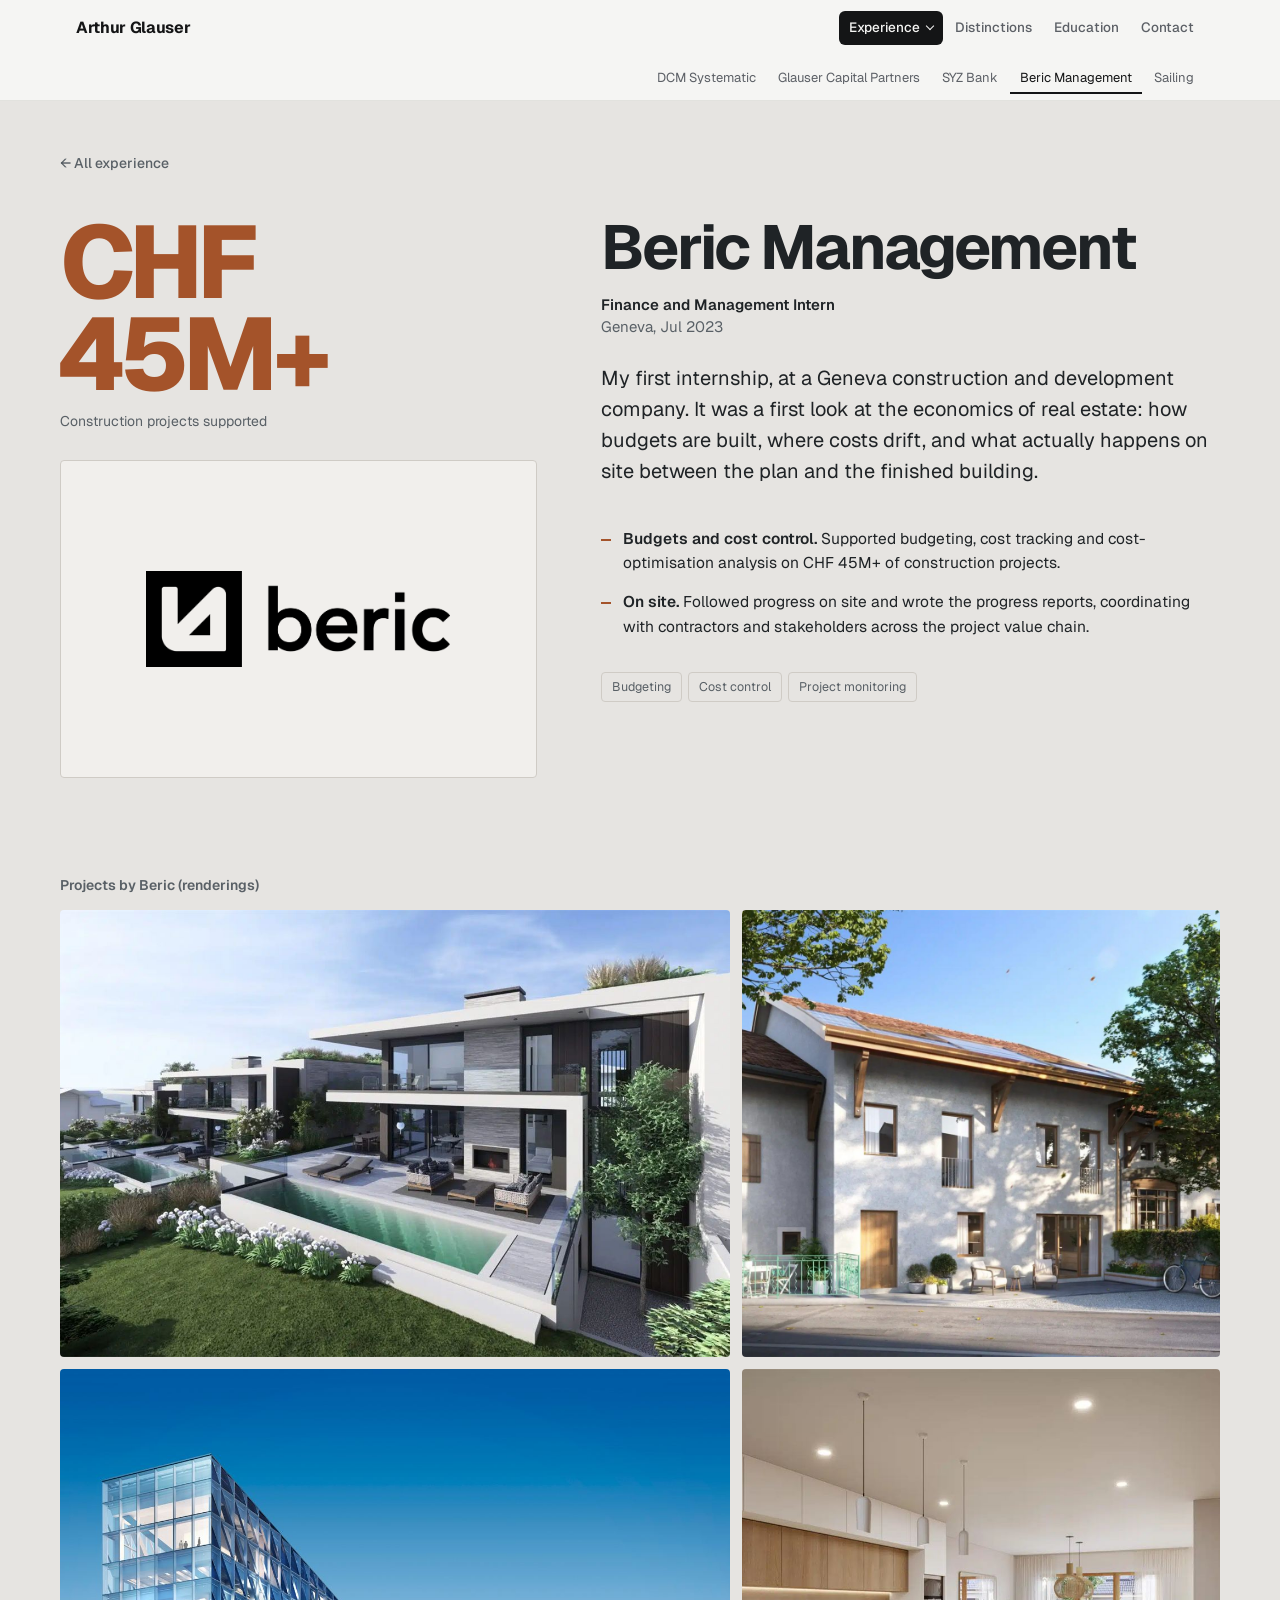
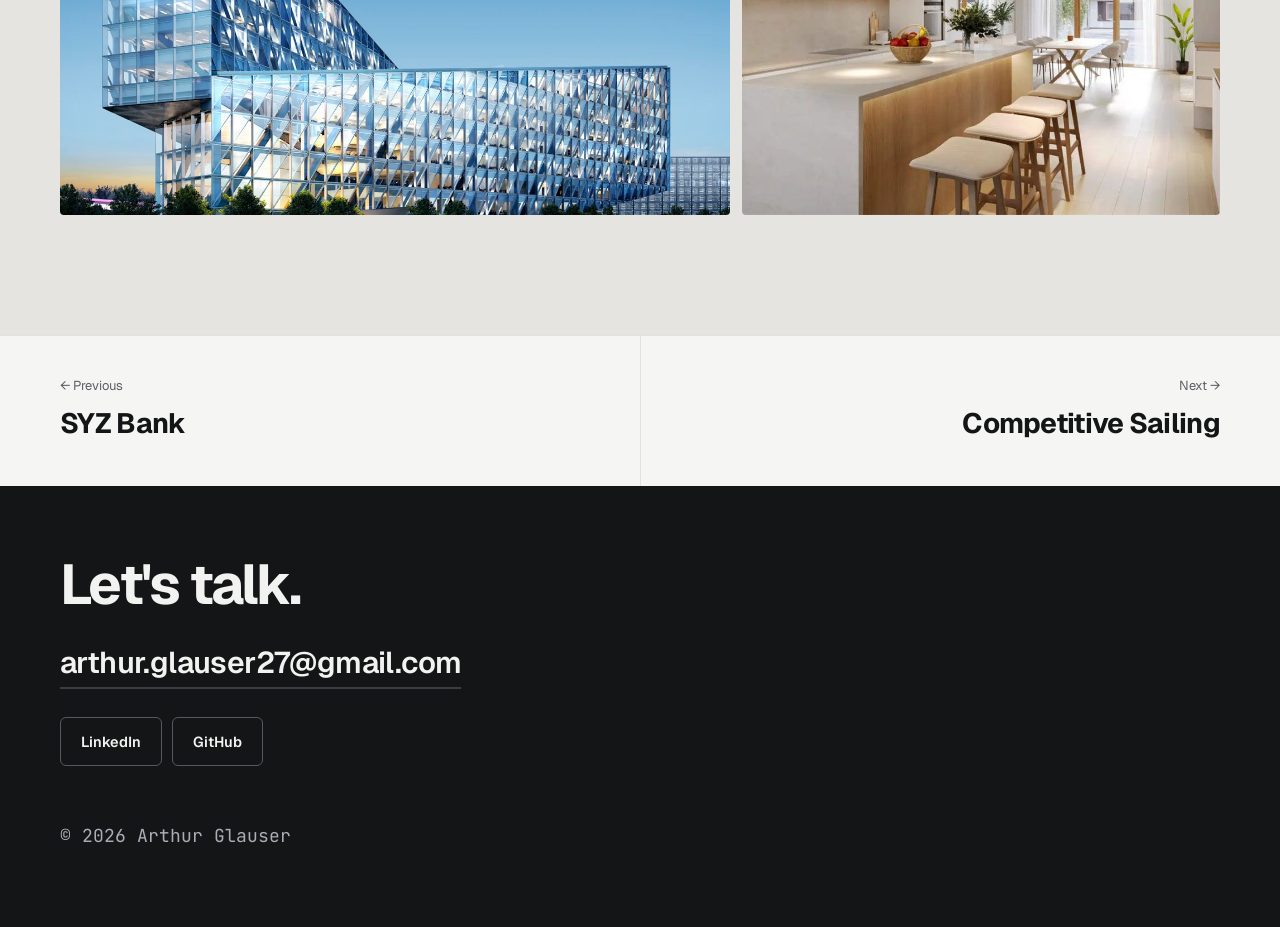
==== beric.html @ e6b26cea "Performance: drop header blur, card thumbnails, async/lazy images - Remove backdrop-filter on the fi" ====
<!doctype html>
<html lang="en">
<head>
<meta charset="utf-8">
<meta name="viewport" content="width=device-width, initial-scale=1">
<title>Beric Management | Arthur Glauser</title>
<meta name="description" content="Arthur Glauser at Beric Management: budgeting, cost control and site monitoring on CHF 45M+ of construction projects in Geneva.">
<meta property="og:title" content="Beric Management | Arthur Glauser">
<meta property="og:type" content="website">
<link rel="icon" href="data:image/svg+xml,%3Csvg xmlns='http://www.w3.org/2000/svg' viewBox='0 0 32 32'%3E%3Crect width='32' height='32' rx='6' fill='%23141516'/%3E%3Ctext x='16' y='21.5' font-family='Arial,sans-serif' font-size='14' font-weight='700' fill='%23f5f5f3' text-anchor='middle'%3EAG%3C/text%3E%3C/svg%3E">
<link rel="preconnect" href="https://fonts.googleapis.com">
<link rel="preconnect" href="https://fonts.gstatic.com" crossorigin>
<link href="https://fonts.googleapis.com/css2?family=Geist:wght@400;500;600;700;800&family=Newsreader:opsz,wght@6..72,400;6..72,500&family=JetBrains+Mono:wght@400;600&display=swap" rel="stylesheet">
<link rel="stylesheet" href="styles.css">
<script>document.documentElement.classList.add('js');</script>
</head>
<body data-page="beric">
<a class="skip" href="#main">Skip to content</a>

<header class="topbar in-exp" id="topbar">
  <div class="topbar-inner">
    <a class="brand" href="index.html">Arthur Glauser</a>
    <nav class="nav" aria-label="Sections">
      <a class="nav-exp active" href="index.html#experience">Experience</a>
      <a href="index.html#distinctions">Distinctions</a>
      <a href="index.html#education">Education</a>
      <a href="index.html#contact">Contact</a>
    </nav>
  </div>
  <nav class="subnav" aria-label="Experience">
    <div class="subnav-inner">
      <a href="dcm.html">DCM Systematic</a>
      <a href="gcp.html">Glauser Capital Partners</a>
      <a href="syz.html">SYZ Bank</a>
      <a class="active" aria-current="page" href="beric.html">Beric Management</a>
      <a href="sailing.html">Sailing</a>
    </div>
  </nav>
  <div class="progress"></div>
</header>

<main id="main">

<section class="chapter theme-beric page-first" id="beric">
  <div class="wrap back-row"><a class="back" href="index.html#experience">&larr; All experience</a></div>
  <div class="wrap beric-grid">
    <div class="beric-fig reveal">
      <div class="big">CHF <span data-count="45">45</span>M+</div>
      <div class="lbl">Construction projects supported</div>
      <div class="media logo">
        <img decoding="async" src="images/beric-logo.png" alt="Beric logo" data-fallback>
        <div class="mono" aria-hidden="true">BM</div>
      </div>
    </div>
    <div>
      <h1 class="reveal">Beric Management</h1>
      <p class="meta reveal"><b>Finance and Management Intern</b>Geneva, Jul 2023</p>
      <p class="lede reveal">My first internship, at a Geneva construction and development company. It was a first look at the economics of real estate: how budgets are built, where costs drift, and what actually happens on site between the plan and the finished building.</p>
      <ul class="bullets reveal">
        <li><b>Budgets and cost control.</b> Supported budgeting, cost tracking and cost-optimisation analysis on CHF 45M+ of construction projects.</li>
        <li><b>On site.</b> Followed progress on site and wrote the progress reports, coordinating with contractors and stakeholders across the project value chain.</li>
      </ul>
      <div class="tags reveal"><span class="tag">Budgeting</span><span class="tag">Cost control</span><span class="tag">Project monitoring</span></div>
    </div>
  </div>

  <div class="wrap beric-projects">
    <p class="subhead reveal">Projects by Beric (renderings)</p>
    <div class="proj-grid reveal">
      <div class="media"><img decoding="async" src="images/beric-1.jpg" alt="Rendering of contemporary villas with pools" loading="lazy" data-fallback><div class="mono" aria-hidden="true">BM</div></div>
      <div class="media"><img decoding="async" src="images/beric-2.jpg" alt="Rendering of a renovated village house" loading="lazy" data-fallback><div class="mono" aria-hidden="true">BM</div></div>
      <div class="media"><img decoding="async" src="images/beric-3.jpg" alt="Rendering of a kitchen and dining interior" loading="lazy" data-fallback><div class="mono" aria-hidden="true">BM</div></div>
      <div class="media"><img decoding="async" src="images/beric-4.jpg" alt="Rendering of a glass office building at dusk" loading="lazy" data-fallback><div class="mono" aria-hidden="true">BM</div></div>
    </div>
  </div>
</section>

<nav class="pager" aria-label="More experience">
  <div class="wrap pager-inner">
    <a class="prev" href="syz.html"><span>&larr; Previous</span><b>SYZ Bank</b></a>
    <a class="next" href="sailing.html"><span>Next &rarr;</span><b>Competitive Sailing</b></a>
  </div>
</nav>

<section class="contact compact" id="contact">
  <div class="wrap">
    <h2>Let's talk.</h2>
    <a class="mail" href="mailto:arthur.glauser27@gmail.com">arthur.glauser27@gmail.com</a>
    <div class="btns">
      <a class="btn ghost" href="https://www.linkedin.com/in/arthur-glauser-009a8728b/" target="_blank" rel="noopener">LinkedIn</a>
      <a class="btn ghost" href="https://github.com/atglauser" target="_blank" rel="noopener">GitHub</a>
    </div>
    <p class="foot">&copy; <span id="yr">2026</span> Arthur Glauser</p>
  </div>
</section>

</main>
<script src="site.js"></script>
</body>
</html>
---- styles.css ----
/* Design read: recruiter-facing CV site. Main page plus one page per experience, each experience with its own
   visual language. Native CSS + vanilla JS. Dials: variance 6, motion 4, density 4.
   Each themed block sets its own tokens: --bg --fg --muted --accent --card --line --r (radius) --display. */
:root{
  --bg:#f5f5f3; --fg:#141516; --muted:#5c6066; --accent:#141516; --card:#ffffff; --line:#e2e2de; --r:8px;
  --sans:'Geist',system-ui,-apple-system,'Segoe UI',sans-serif;
  --serif:'Newsreader',Georgia,'Times New Roman',serif;
  --mono:'JetBrains Mono',ui-monospace,Menlo,Consolas,monospace;
  --display:var(--sans);
  --ease:cubic-bezier(.16,1,.3,1);
  --maxw:1160px;
}
*{box-sizing:border-box;margin:0;padding:0}
html{scroll-behavior:smooth;scroll-padding-top:104px}
body{background:var(--bg);color:var(--fg);font-family:var(--sans);font-size:16px;line-height:1.6;-webkit-font-smoothing:antialiased;overflow-x:hidden}
a{color:inherit}
img{max-width:100%;display:block}
h1,h2,h3{text-wrap:balance}
:focus-visible{outline:2px solid currentColor;outline-offset:3px}
.skip{position:absolute;left:16px;top:-60px;background:var(--fg);color:var(--bg);padding:8px 14px;border-radius:6px;z-index:11;text-decoration:none}
.skip:focus{top:12px}
.wrap{max-width:var(--maxw);margin:0 auto;position:relative}

/* Top bar + Experience sub-menu */
/* Solid bar on purpose: backdrop-filter blur re-renders on every scroll frame and caused lag */
.topbar{position:fixed;inset:0 0 auto 0;z-index:10;background:#f5f5f3;border-bottom:1px solid var(--line)}
.topbar-inner{max-width:var(--maxw);margin:0 auto;padding:0 16px;height:56px;display:flex;align-items:center;gap:20px}
.brand{font-weight:700;letter-spacing:-.02em;text-decoration:none;white-space:nowrap}
.nav{display:flex;gap:2px;margin-left:auto;overflow-x:auto;scrollbar-width:none}
.nav::-webkit-scrollbar,.subnav-inner::-webkit-scrollbar{display:none}
.nav a{font-size:13.5px;font-weight:500;color:var(--muted);text-decoration:none;padding:6px 10px;border-radius:6px;white-space:nowrap;transition:background-color .25s var(--ease),color .25s var(--ease)}
.nav a:hover{color:var(--fg)}
.nav a.active{background:var(--fg);color:#f5f5f3}
.nav-exp::after{content:"";display:inline-block;width:5px;height:5px;margin:0 0 3px 7px;border-right:1.5px solid currentColor;border-bottom:1.5px solid currentColor;transform:rotate(45deg)}
.subnav{position:absolute;left:0;right:0;top:100%;background:#f5f5f3;border-bottom:1px solid var(--line);opacity:0;transform:translateY(-6px);pointer-events:none;transition:opacity .3s var(--ease),transform .3s var(--ease)}
.topbar.in-exp .subnav,.topbar.peek .subnav,.subnav:focus-within{opacity:1;transform:none;pointer-events:auto}
.subnav-inner{max-width:var(--maxw);margin:0 auto;padding:0 16px;height:44px;display:flex;align-items:center;justify-content:flex-end;gap:2px;overflow-x:auto;scrollbar-width:none}
.subnav a{font-size:13px;color:var(--muted);text-decoration:none;padding:6px 10px;white-space:nowrap;transition:color .25s var(--ease),box-shadow .25s var(--ease)}
.subnav a:hover{color:var(--fg)}
.subnav a.active{color:var(--fg);box-shadow:inset 0 -2px 0 var(--fg)}
.progress{position:absolute;left:0;right:0;bottom:-1px;height:2px;background:var(--fg);transform:scaleX(0);transform-origin:0 50%;display:none}
@supports (animation-timeline:scroll()){
  .progress{display:block;animation:grow linear both;animation-timeline:scroll(root)}
}
@keyframes grow{to{transform:scaleX(1)}}

/* Buttons */
.btns{display:flex;flex-wrap:wrap;gap:10px}
.btn{display:inline-flex;align-items:center;font-size:14.5px;font-weight:600;padding:12px 20px;border-radius:6px;text-decoration:none;border:1px solid var(--fg);white-space:nowrap;transition:transform .2s var(--ease),background-color .2s var(--ease),color .2s var(--ease)}
.btn:hover{transform:translateY(-1px)}
.btn:active{transform:scale(.98)}
.btn.primary{background:var(--fg);color:var(--bg)}
.btn.ghost{background:transparent}

/* Hero: minimal monochrome, asymmetric split */
.hero{min-height:100vh;min-height:100dvh;display:flex;align-items:center;padding:96px 16px 56px}
.hero-inner{max-width:var(--maxw);margin:0 auto;width:100%;display:grid;grid-template-columns:1.35fr 1fr;gap:64px;align-items:center}
.eyebrow{display:flex;align-items:center;gap:10px;font-family:var(--mono);font-size:12px;letter-spacing:.1em;text-transform:uppercase;color:var(--muted);margin-bottom:22px}
.eyebrow::before{content:"";width:8px;height:8px;border-radius:50%;background:#2f9e5e;flex:none}
.hero h1{font-size:clamp(52px,7.5vw,96px);line-height:.95;letter-spacing:-.045em;font-weight:700}
.hero .sub{font-size:clamp(17px,1.9vw,20px);color:var(--muted);margin:26px 0 34px;max-width:30em}
.portrait{aspect-ratio:4/5;border-radius:12px;overflow:hidden;position:relative;background:#1c1e21}
.portrait img{width:100%;height:100%;object-fit:cover;object-position:50% 20%}
.portrait .initials{position:absolute;inset:0;display:flex;align-items:center;justify-content:center;font-size:clamp(72px,9vw,112px);font-weight:700;letter-spacing:-.05em;color:#3a3d42}
.portrait.hasimg .initials{display:none}

/* Highlights strip */
.stats{border-block:1px solid var(--line);background:var(--card)}
.stats-inner{max-width:var(--maxw);margin:0 auto;display:grid;grid-template-columns:repeat(4,1fr)}
.stat{padding:30px 16px;border-right:1px solid var(--line)}
.stat:last-child{border-right:0}
.stat .num{font-size:clamp(28px,4vw,42px);font-weight:700;letter-spacing:-.035em;font-variant-numeric:tabular-nums}
.stat .lbl{font-size:13px;color:var(--muted)}

/* Experience cards (main page): each card wears its experience's theme */
.xp{padding:120px 16px}
.xp h2{font-size:clamp(44px,7vw,88px);line-height:1;letter-spacing:-.045em;font-weight:700;margin-bottom:48px}
.xp-grid{display:grid;grid-template-columns:repeat(6,1fr);gap:14px}
.xp-card{position:relative;display:flex;flex-direction:column;overflow:hidden;text-decoration:none;background:var(--bg);color:var(--fg);border:1px solid var(--line);border-radius:var(--r);transition:transform .35s var(--ease),box-shadow .35s var(--ease)}
.xp-card:hover{transform:translateY(-4px);box-shadow:0 18px 40px -24px rgba(20,21,22,.45)}
.xp-card:active{transform:translateY(-1px)}
.xp-card.span3{grid-column:span 3}
.xp-card.span2{grid-column:span 2}
.xp-media{position:relative;aspect-ratio:16/9;overflow:hidden;background:var(--ph,var(--card))}
.xp-media img{width:100%;height:100%;object-fit:cover;transition:transform .6s var(--ease)}
.xp-card:hover .xp-media img{transform:scale(1.03)}
.xp-media.logo{display:flex;align-items:center;justify-content:center;background:var(--card);border-bottom:1px solid var(--line)}
.xp-media.logo img{width:auto;height:auto;max-width:46%;max-height:58%;object-fit:contain}
.xp-card:hover .xp-media.logo img{transform:none}
.xp-body{display:flex;flex-direction:column;gap:8px;padding:24px 24px 22px;flex:1;position:relative}
.xp-role{font-size:13px;color:var(--muted)}
.xp-card h3{font-family:var(--display);font-size:clamp(24px,2.6vw,32px);line-height:1.05;letter-spacing:-.03em;font-weight:700}
.xp-sum{font-size:15px;max-width:52ch}
.xp-fig{margin-top:auto;padding-top:14px;font-size:13.5px;color:var(--muted)}
.xp-fig b{display:block;font-size:22px;letter-spacing:-.02em;color:var(--accent);font-variant-numeric:tabular-nums}
.xp-go{font-size:13.5px;font-weight:600;margin-top:10px}
.xp-go::after{content:" \2192";display:inline-block;transition:transform .3s var(--ease)}
.xp-card:hover .xp-go::after{transform:translateX(4px)}
.xp-card.theme-dcm h3{text-transform:uppercase;font-weight:800}
.xp-card.theme-dcm .xp-role,.xp-card.theme-dcm .xp-fig b{font-family:var(--mono)}
.xp-card.theme-syz h3{font-weight:500;letter-spacing:-.02em}

/* Distinctions (main page): dark, year-led list */
.theme-dist{--bg:#16181c;--fg:#f0efe9;--muted:#a3a7ae;--accent:#9dbcf5;--line:#2a2e35;--r:0px}
.theme-dist h2{font-size:clamp(44px,7vw,88px);letter-spacing:-.045em;margin-bottom:40px}
.dist-list{list-style:none;border-top:1px solid var(--line)}
.dist-list li{display:grid;grid-template-columns:120px 1fr;gap:24px;align-items:baseline;padding:26px 0;border-bottom:1px solid var(--line)}
.dist-list .yr{font-family:var(--mono);font-size:clamp(26px,3vw,36px);font-weight:600;color:var(--accent);letter-spacing:-.02em}
.dist-list b{display:block;font-size:clamp(19px,2vw,24px);font-weight:600;letter-spacing:-.02em}
.dist-list span:not(.yr){display:block;font-size:15px;color:var(--muted);margin-top:4px;max-width:70ch}

/* Shared chapter parts */
.chapter{background:var(--bg);color:var(--fg);padding:120px 16px;position:relative;overflow-x:clip}
.chapter.page-first{padding-top:150px}
.chapter h1,.chapter h2{font-family:var(--display);font-size:clamp(38px,5.2vw,62px);line-height:1;letter-spacing:-.035em;font-weight:700}
.back-row{margin-bottom:40px}
.back{font-size:14px;font-weight:500;color:var(--muted);text-decoration:none;transition:color .25s var(--ease)}
.back:hover{color:var(--fg)}
.meta{margin:16px 0 24px;color:var(--muted);font-size:15px;line-height:1.5}
.meta b{display:block;color:var(--fg);font-weight:600}
.lede{font-size:clamp(17px,1.8vw,20px);line-height:1.55;margin-bottom:40px;max-width:60ch}
.bullets{list-style:none;display:grid;gap:14px;margin-bottom:32px}
.bullets li{position:relative;padding-left:22px;font-size:15.5px;max-width:68ch}
.bullets li::before{content:"";position:absolute;left:0;top:.78em;width:10px;height:2px;background:var(--accent)}
.bullets b{font-weight:600}
.tags{display:flex;flex-wrap:wrap;gap:6px}
.tag{font-size:12.5px;padding:4px 10px;border:1px solid var(--line);border-radius:var(--r);color:var(--muted)}
.subhead{font-size:14px;font-weight:600;color:var(--muted);margin-bottom:14px}
.media{position:relative;overflow:hidden;border-radius:var(--r);background:var(--ph,var(--card))}
.media img{width:100%;height:100%;object-fit:cover}
.media .mono{position:absolute;inset:0;display:flex;align-items:center;justify-content:center;font-family:var(--display);font-weight:700;font-size:clamp(48px,8vw,104px);letter-spacing:-.04em;color:var(--ph-fg,var(--line))}
.media.hasimg .mono{display:none}
.media.logo{background:var(--card);border:1px solid var(--line)}
.media.logo img{object-fit:contain;padding:18%}
.split>.media.logo{aspect-ratio:1/1}
.split{display:grid;grid-template-columns:1fr 1.15fr;gap:64px;align-items:start}
.split>.media{position:sticky;top:120px;aspect-ratio:4/5}
.split.flip>.media{order:2}
.kpis{display:grid;grid-template-columns:repeat(3,1fr);gap:1px;background:var(--line);border:1px solid var(--line);margin-bottom:40px}
.kpi{background:var(--bg);padding:18px}
.kpi .num{font-size:clamp(22px,2.4vw,30px);font-weight:700;letter-spacing:-.03em;color:var(--accent);white-space:nowrap;font-variant-numeric:tabular-nums}
.kpi .lbl{font-size:12.5px;color:var(--muted);line-height:1.4}

/* DCM: tactical terminal. Sharp corners, mono metadata, scanlines */
.theme-dcm{--bg:#0b0d0f;--fg:#e6e8ea;--muted:#8d96a0;--accent:#46d68c;--card:#111417;--line:#232a31;--r:0px;--ph:#111417;--ph-fg:#232a31}
.theme-dcm::before{content:"";position:absolute;inset:0;background:repeating-linear-gradient(0deg,transparent 0 2px,rgba(255,255,255,.02) 2px 4px);pointer-events:none}
.theme-dcm h1,.theme-dcm h2{text-transform:uppercase;font-weight:800;letter-spacing:-.04em;line-height:.92}
.theme-dcm .meta{font-family:var(--mono);font-size:12.5px;letter-spacing:.06em;text-transform:uppercase}
.theme-dcm .meta b{display:inline;color:var(--accent);font-weight:600}
.theme-dcm .media .mono{font-family:var(--mono)}
.theme-dcm .kpi .num{font-family:var(--mono)}
.theme-dcm .bullets li::before{content:">";background:none;width:auto;height:auto;top:0;color:var(--accent);font-family:var(--mono)}
.theme-dcm .tag{font-family:var(--mono);text-transform:uppercase;font-size:11.5px;letter-spacing:.06em}
.theme-dcm .back{font-family:var(--mono);font-size:12.5px;text-transform:uppercase;letter-spacing:.06em}
.pipeline{font-family:var(--mono);font-size:13px;background:var(--card);border:1px solid var(--line);padding:18px;margin-bottom:40px}
.pipeline .row{display:flex;flex-wrap:wrap;align-items:center;gap:8px}
.pipeline .step{padding:6px 10px;border:1px solid var(--line)}
.pipeline .step.out{border-color:var(--accent);color:var(--accent)}
.pipeline .arrow{color:var(--muted)}
.pipeline .cap{color:var(--muted);margin-top:12px;font-size:12px}

/* SYZ: private bank editorial. Navy and gold, serif, full-width stack */
.theme-syz{--bg:#0f1b2d;--fg:#f1ece2;--muted:#aca592;--accent:#c9a45c;--card:#14243a;--line:#2a3b55;--r:2px;--display:var(--serif);--ph:linear-gradient(160deg,#1a2c47,#0f1b2d);--ph-fg:rgba(201,164,92,.3)}
.theme-syz h1,.theme-syz h2{font-weight:500;letter-spacing:-.025em;font-size:clamp(44px,6.4vw,80px)}
.theme-syz .lede{font-family:var(--serif);font-size:clamp(19px,2vw,24px);line-height:1.45}
.syz-head{display:grid;grid-template-columns:minmax(0,780px) auto;justify-content:space-between;align-items:start;gap:48px;margin-bottom:16px}
.syz-logo{width:140px;height:auto;margin-top:8px}
.papers{display:grid;grid-template-columns:1fr 1fr;gap:16px;margin-bottom:56px}
.paper{display:flex;flex-direction:column;gap:10px;text-decoration:none;padding:28px;border:1px solid var(--line);border-radius:var(--r);background:var(--card);transition:border-color .3s var(--ease),transform .3s var(--ease)}
.paper:hover{border-color:var(--accent);transform:translateY(-2px)}
.paper .src{font-size:13px;color:var(--accent)}
.paper .t{font-family:var(--serif);font-size:clamp(22px,2.4vw,28px);line-height:1.2}
.paper .d{font-size:14px;color:var(--muted)}
.paper .go{margin-top:auto;padding-top:12px;font-size:14px;font-weight:600}
.cols2{grid-template-columns:1fr 1fr;column-gap:56px}

/* GCP: Swiss print. Sharp grid, oversized figure, alpine green */
.theme-gcp{--bg:#eef0eb;--fg:#15201a;--muted:#536058;--accent:#2b6649;--card:#f7f8f5;--line:#cdd5cd;--r:0px;--ph:linear-gradient(170deg,#c9d6cc,#2b6649);--ph-fg:rgba(255,255,255,.5)}
.theme-gcp h1,.theme-gcp h2{font-weight:800;letter-spacing:-.045em}
.gcp-mark{display:block;width:72px;height:auto;margin-bottom:24px}
.figure{border-top:3px solid var(--fg);padding-top:16px;margin-bottom:24px}
.figure .big{font-size:clamp(56px,9vw,112px);font-weight:800;letter-spacing:-.05em;line-height:.9;color:var(--accent);font-variant-numeric:tabular-nums}
.figure .lbl{font-size:14px;color:var(--muted);margin-top:10px}
.theme-gcp .kpis{grid-template-columns:1fr 1fr}
.stack{margin-bottom:40px}
.stack .bar{display:flex;height:48px;font-size:13px;font-weight:600}
.stack .debt{flex:0 0 70%;background:#c4d3c9;color:var(--fg);display:flex;align-items:center;padding-left:12px}
.stack .eq{flex:1;background:var(--accent);color:#f7f8f5;display:flex;align-items:center;padding-left:12px}
.flow{margin-top:12px;font-size:13px;color:var(--muted)}
.gcp-more{margin-top:96px;padding-top:56px;border-top:3px solid var(--fg)}
.concept{display:grid;grid-template-columns:1fr 1fr;gap:44px 64px}
.chapter .c-title{font-family:var(--sans);font-size:20px;line-height:1.3;font-weight:700;letter-spacing:-.02em;margin-bottom:10px}
.c-block p{font-size:15.5px;max-width:62ch}
.ambition{font-size:clamp(20px,2.4vw,28px);font-weight:600;letter-spacing:-.02em;line-height:1.35;max-width:40ch;margin:64px 0;color:var(--accent)}
.gcp-visuals{display:grid;grid-template-columns:1.7fr 1fr;grid-auto-rows:clamp(280px,32vw,440px);gap:12px}
.gcp-visuals .plan{background:#ffffff}
.gcp-visuals .plan img{object-fit:contain;padding:16px}

/* Beric: terracotta and slate. Figure-led column, project renderings */
.theme-beric{--bg:#e6e4e1;--fg:#1f2326;--muted:#596066;--accent:#a4532a;--card:#f1efec;--line:#cfcbc5;--r:4px;--ph:linear-gradient(160deg,#cdbcad,#a4532a);--ph-fg:rgba(255,255,255,.55)}
.beric-grid{display:grid;grid-template-columns:1fr 1.3fr;gap:64px;align-items:start}
.beric-fig .big{font-size:clamp(56px,8vw,104px);font-weight:800;letter-spacing:-.05em;line-height:.9;color:var(--accent);font-variant-numeric:tabular-nums}
.beric-fig .lbl{font-size:14px;color:var(--muted);margin:10px 0 28px}
.beric-fig .media{aspect-ratio:3/2}
.beric-projects{margin-top:96px}
.proj-grid{display:grid;grid-template-columns:1.4fr 1fr;gap:12px}
.proj-grid .media{aspect-ratio:3/2}
.proj-grid .media:nth-child(2),.proj-grid .media:nth-child(3){aspect-ratio:auto}
.proj-grid .media:nth-child(3){grid-column:2;grid-row:2}

/* Sailing: photo-led cover, sea blue */
.theme-sail{--bg:#eaf2f6;--fg:#0c2a3a;--muted:#45606e;--accent:#0b6f9f;--card:#ffffff;--line:#cfe0e8;--r:12px;padding:0}
.cover{position:relative;min-height:min(80vh,740px);display:flex;flex-direction:column;justify-content:flex-end;padding:150px 16px 56px;color:#f3f8fb;background:linear-gradient(170deg,#7fb6cf,#0b4f73 70%,#062c42)}
.cover img{position:absolute;inset:0;width:100%;height:100%;object-fit:cover}
.cover::after{content:"";position:absolute;inset:0;background:linear-gradient(to top,rgba(4,22,33,.82),rgba(4,22,33,.1) 65%)}
.cover .wrap{width:100%;z-index:1}
.cover .back-row{margin-bottom:auto;padding-bottom:40px}
.cover .back{color:#c9dde8}
.cover .back:hover{color:#f3f8fb}
.cover .meta{color:#c9dde8}
.cover .meta b{color:#f3f8fb}
.cover .lede{margin-bottom:0}
.sail-body{padding:72px 16px 120px}
.sail-grid{display:grid;grid-template-columns:1fr 1fr;gap:64px}
.results{list-style:none;border-left:2px solid var(--line);margin:0 0 8px 6px}
.results li{position:relative;padding:0 0 22px 24px}
.results li::before{content:"";position:absolute;left:-7px;top:6px;width:12px;height:12px;border-radius:50%;background:var(--card);border:2px solid var(--accent)}
.results li.win::before{background:var(--accent)}
.results .place{font-weight:700}
.results .ev{color:var(--muted);font-size:14.5px}
.award-list{list-style:none;display:grid;gap:16px;margin-bottom:36px}
.award-list li{display:grid;grid-template-columns:52px 1fr;gap:12px;align-items:baseline}
.award-list .yr{font-family:var(--mono);font-size:13px;font-weight:600;color:var(--accent)}
.award-list b{display:block;font-weight:600}
.award-list div span{font-size:14.5px;color:var(--muted)}

/* Gallery: masonry columns, photos keep their own proportions */
.gallery{columns:3 260px;column-gap:10px;margin-top:72px}
.gallery .ph{break-inside:avoid;margin-bottom:10px;border-radius:var(--r);overflow:hidden;background:linear-gradient(160deg,#9cc9dd,#0b6f9f)}
.gallery .ph img{width:100%;height:auto}
.gallery .ph.missing{display:none}

/* Education: minimalist document, asymmetric bento */
.theme-edu{--bg:#fbfbfa;--fg:#1d1f21;--muted:#6b6e72;--accent:#1d1f21;--card:#ffffff;--line:#eaeaea;--r:10px;--display:var(--serif)}
.theme-edu h2{font-weight:500;letter-spacing:-.03em;font-size:clamp(44px,6vw,72px);margin-bottom:48px}
.bento{display:grid;grid-template-columns:repeat(3,1fr);gap:12px}
.cell{background:var(--card);border:1px solid var(--line);border-radius:var(--r);padding:32px}
.cell.wide{grid-column:span 2}
.cell.tint-g{background:#edf3ec}
.cell.tint-b{background:#e8f3fb}
.cell h3{font-family:var(--serif);font-weight:500;font-size:clamp(22px,2.4vw,28px);line-height:1.15;letter-spacing:-.015em}
.cell .meta{font-size:14px;margin:8px 0 16px}
.cell .meta b{font-weight:500}
.cell ul{list-style:none;display:grid;gap:8px;font-size:14.5px;color:#3b3e42}
.certs{margin-top:56px}
.certs h3{font-family:var(--serif);font-weight:500;font-size:24px;margin-bottom:20px}
.cert-list{list-style:none;display:grid;grid-template-columns:1fr 1fr;gap:20px 56px}
.cert-list .w{font-weight:600;font-size:15px}
.cert-list .o{font-size:13.5px;color:var(--muted)}

/* Pager between experience pages */
.pager{background:var(--bg);border-top:1px solid var(--line);padding:0 16px}
.pager-inner{display:grid;grid-template-columns:1fr 1fr}
.pager a{display:flex;flex-direction:column;gap:4px;padding:40px 0;text-decoration:none;transition:color .25s var(--ease)}
.pager a span{font-size:13px;color:var(--muted)}
.pager a b{font-size:clamp(20px,2.4vw,28px);letter-spacing:-.025em;font-weight:700}
.pager a:hover b{text-decoration:underline;text-underline-offset:5px;text-decoration-thickness:2px}
.pager .next{text-align:right;align-items:flex-end;border-left:1px solid var(--line);padding-left:24px}
.pager .prev{padding-right:24px}

/* Contact: dark, type-led */
.contact{background:#141516;color:#f2f2f0;padding:128px 16px 56px}
.contact h2{font-size:clamp(48px,8vw,104px);letter-spacing:-.045em;line-height:.95;font-weight:700;margin-bottom:28px}
.contact p{color:#a9adb5;font-size:18px;max-width:40em;margin-bottom:36px}
.contact.compact{padding:72px 16px 40px}
.contact.compact h2{font-size:clamp(36px,5vw,56px)}
.mail{display:inline-block;font-size:clamp(22px,4vw,44px);font-weight:600;letter-spacing:-.02em;text-decoration:none;border-bottom:2px solid #3a3d42;margin-bottom:40px;overflow-wrap:anywhere;transition:border-color .25s var(--ease)}
.contact.compact .mail{font-size:clamp(20px,3vw,30px);margin-bottom:28px}
.mail:hover{border-color:#f2f2f0}
.contact .btn{border-color:#55595f;color:#f2f2f0}
.foot{margin-top:96px;font-size:12px;color:#7a7f87;font-family:var(--mono)}
.contact.compact .foot{margin-top:56px}

/* Reveal */
.js .reveal{opacity:0;transform:translateY(16px);transition:opacity .7s var(--ease),transform .7s var(--ease)}
.js .reveal.in{opacity:1;transform:none}
@media (prefers-reduced-motion:reduce){
  html{scroll-behavior:auto}
  .js .reveal{opacity:1;transform:none;transition:none}
  .subnav,.btn,.paper,.xp-card,.xp-media img{transition:none}
}

/* Responsive */
@media (max-width:860px){
  .hero-inner,.split,.beric-grid,.sail-grid,.papers,.cols2,.cert-list,.concept,.gcp-visuals,.proj-grid{grid-template-columns:1fr}
  .hero-inner{gap:36px}
  .portrait{max-width:320px;aspect-ratio:1/1}
  .chapter,.xp{padding:88px 16px}
  .chapter.page-first{padding-top:136px}
  .theme-sail{padding:0}
  .split>.media{position:relative;top:0;aspect-ratio:16/10}
  .split.flip>.media{order:0}
  .beric-grid,.sail-grid{gap:40px}
  .syz-head{grid-template-columns:1fr;gap:0}
  .syz-logo{order:-1;width:112px;margin:0 0 28px}
  .split>.media.logo{aspect-ratio:16/10}
  .media.logo img{padding:12% 22%}
  .stats-inner{grid-template-columns:1fr 1fr}
  .stat:nth-child(2){border-right:0}
  .stat:nth-child(-n+2){border-bottom:1px solid var(--line)}
  .xp-grid{grid-template-columns:1fr}
  .xp-card.span3,.xp-card.span2{grid-column:auto}
  .dist-list li{grid-template-columns:1fr;gap:4px}
  .gallery{columns:2;margin-top:48px}
  .gcp-visuals{grid-auto-rows:auto}
  .gcp-visuals .media{aspect-ratio:16/9}
  .gcp-visuals .plan{aspect-ratio:4/5}
  .gcp-more{margin-top:64px;padding-top:40px}
  .proj-grid .media,.proj-grid .media:nth-child(2),.proj-grid .media:nth-child(3){aspect-ratio:3/2;grid-column:auto;grid-row:auto}
  .beric-projects{margin-top:64px}
  .bento{grid-template-columns:1fr}
  .cell.wide{grid-column:auto}
  .cell{padding:24px}
  .pager a{padding:28px 0}
  .brand{display:none}
  .nav{margin-left:0}
  .nav a{padding:6px 8px;font-size:13px}
  .nav-exp::after{display:none}
  .subnav-inner{justify-content:flex-start}
}
@media (max-width:520px){
  .kpis{grid-template-columns:1fr}
  .pager-inner{grid-template-columns:1fr}
  .pager .next{border-left:0;border-top:1px solid var(--line);padding-left:0}
}

/* Print */
@media print{
  .topbar,.skip,.btns,.media,.gallery,.portrait,.cover img,.progress,.xp-media,.pager,.back-row{display:none!important}
  body,.chapter,.contact,.stats,.cover,.sail-body,.cell,.kpi,.paper,.xp-card{background:#fff!important;color:#000!important}
  .chapter *,.contact *,.cover *,.xp-card *{color:#000!important}
  .chapter,.contact,.cover,.sail-body,.xp{padding:24px 0!important;min-height:0}
  .cover::after,.theme-dcm::before{display:none}
  .hero{min-height:auto;padding:0}
  .hero-inner,.split,.beric-grid,.sail-grid,.xp-grid{grid-template-columns:1fr}
  .xp-card.span3,.xp-card.span2{grid-column:auto}
  .js .reveal{opacity:1;transform:none}
  .chapter,.cell,.paper,.xp-card{break-inside:avoid}
}
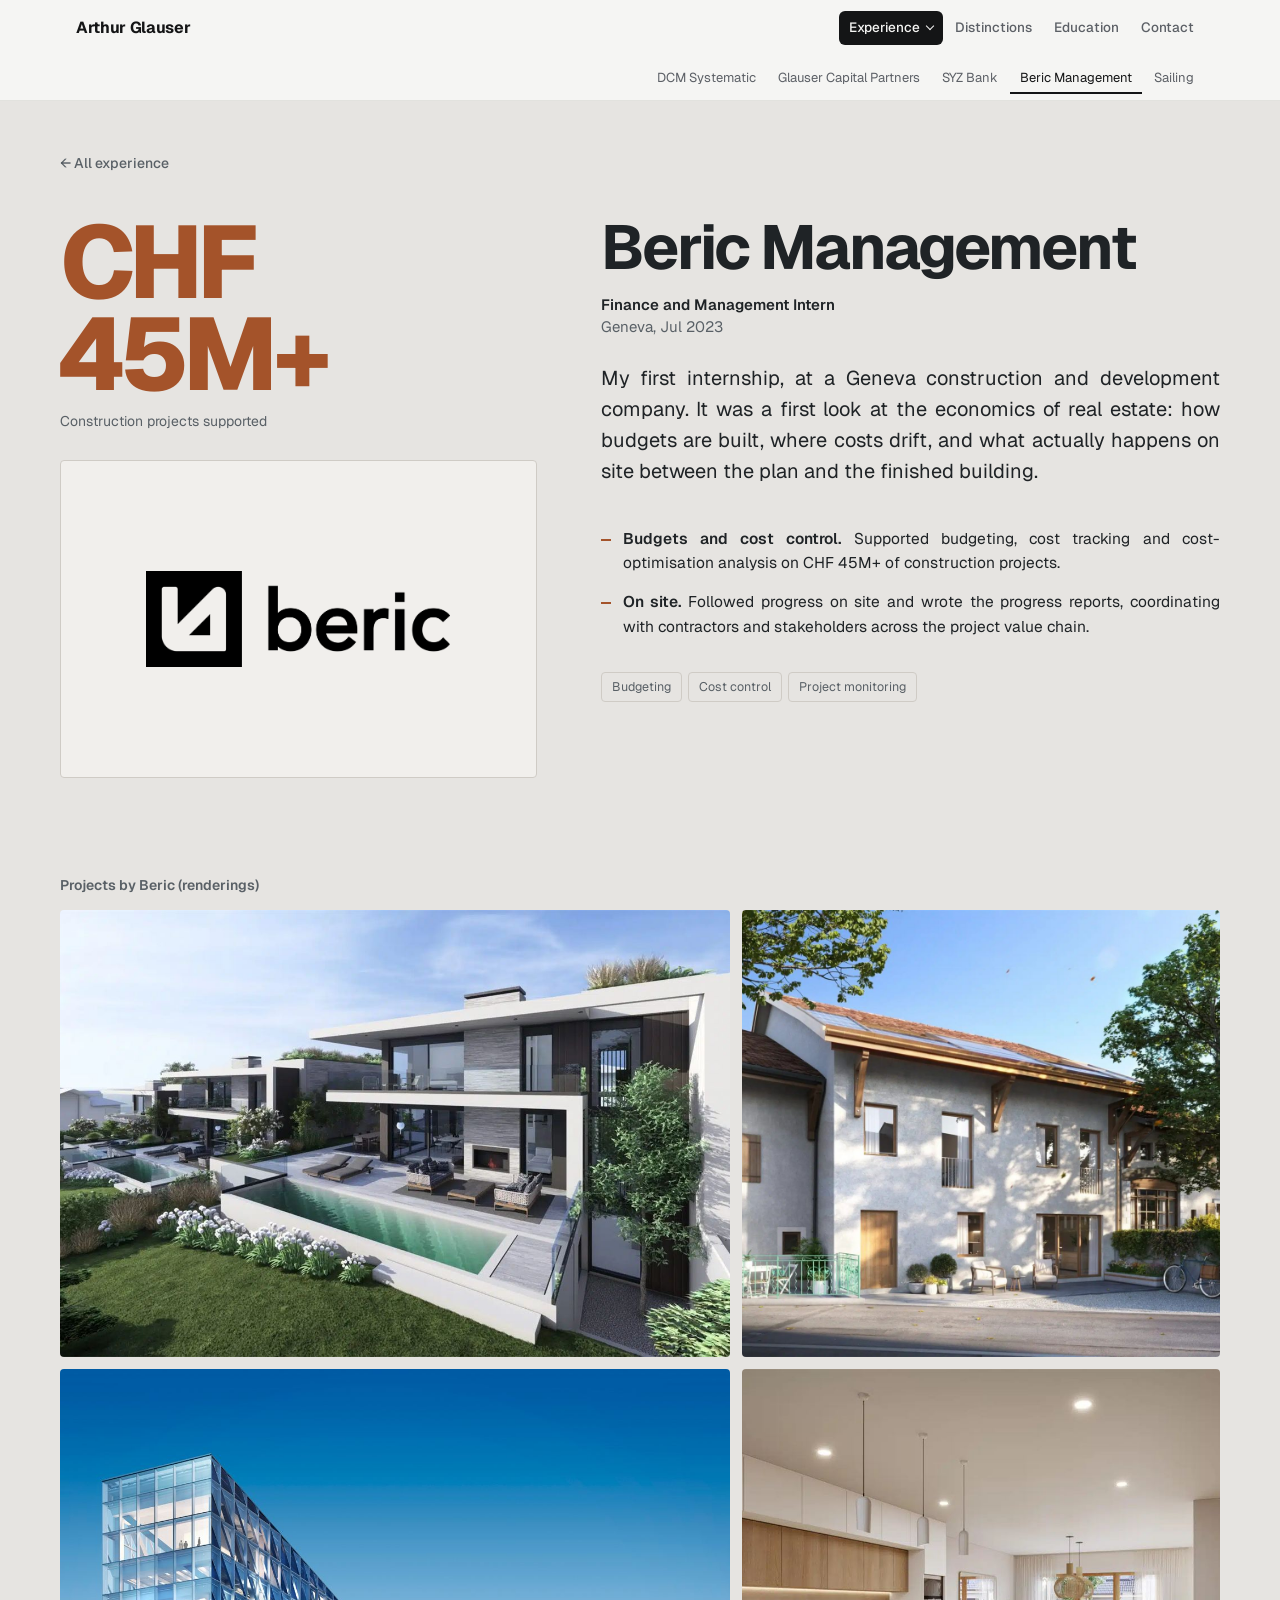
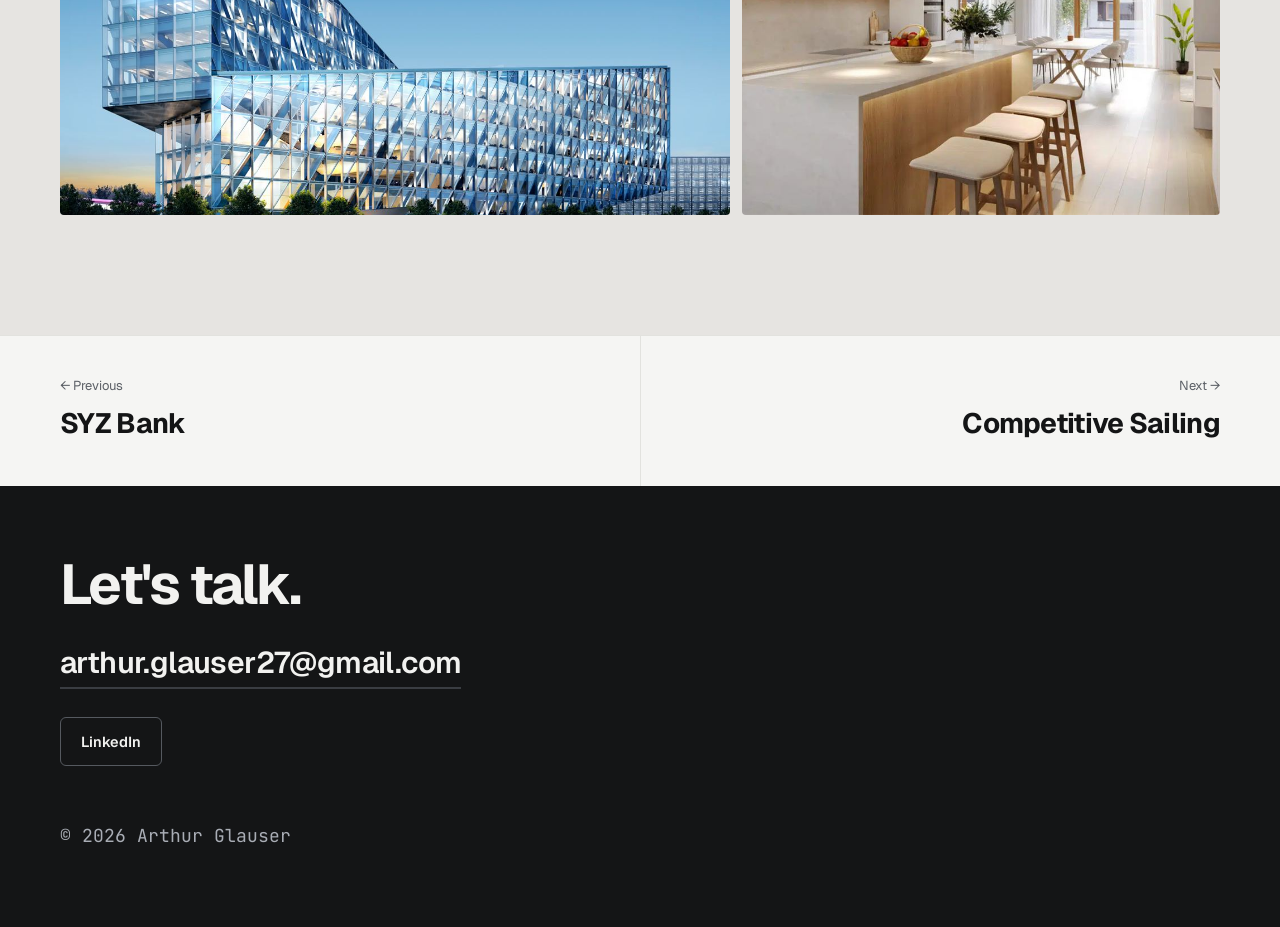
==== commit f0911b23: "Remove GitHub link for now Co-Authored-By: Claude Opus 5.5 <noreply@anthropic.com>" ====
--- a/beric.html
+++ b/beric.html
@@ -88,7 +88,6 @@
     <a class="mail" href="mailto:arthur.glauser27@gmail.com">arthur.glauser27@gmail.com</a>
     <div class="btns">
       <a class="btn ghost" href="https://www.linkedin.com/in/arthur-glauser-009a8728b/" target="_blank" rel="noopener">LinkedIn</a>
-      <a class="btn ghost" href="https://github.com/atglauser" target="_blank" rel="noopener">GitHub</a>
     </div>
     <p class="foot">&copy; <span id="yr">2026</span> Arthur Glauser</p>
   </div>
--- a/styles.css
+++ b/styles.css
@@ -16,6 +16,8 @@
 a{color:inherit}
 img{max-width:100%;display:block}
 h1,h2,h3{text-wrap:balance}
+/* Justified body copy; hyphenation keeps word gaps even, especially in narrow columns */
+.lede,.bullets li,.c-block p,.xp-sum,.contact p,.hero .sub{text-align:justify;hyphens:auto;-webkit-hyphens:auto}
 :focus-visible{outline:2px solid currentColor;outline-offset:3px}
 .skip{position:absolute;left:16px;top:-60px;background:var(--fg);color:var(--bg);padding:8px 14px;border-radius:6px;z-index:11;text-decoration:none}
 .skip:focus{top:12px}
@@ -76,8 +78,9 @@
 .xp{padding:120px 16px}
 .xp h2{font-size:clamp(44px,7vw,88px);line-height:1;letter-spacing:-.045em;font-weight:700;margin-bottom:48px}
 .xp-grid{display:grid;grid-template-columns:repeat(6,1fr);gap:14px}
-.xp-card{position:relative;display:flex;flex-direction:column;overflow:hidden;text-decoration:none;background:var(--bg);color:var(--fg);border:1px solid var(--line);border-radius:var(--r);transition:transform .35s var(--ease),box-shadow .35s var(--ease)}
-.xp-card:hover{transform:translateY(-4px);box-shadow:0 18px 40px -24px rgba(20,21,22,.45)}
+.xp-card{position:relative;display:flex;flex-direction:column;overflow:hidden;text-decoration:none;background:var(--bg);color:var(--fg);border:1px solid var(--line);border-radius:var(--r);transition:transform .3s var(--ease)}
+.xp-card:hover{transform:translateY(-4px)}
+.xp-card.theme-dcm::before{display:none}
 .xp-card:active{transform:translateY(-1px)}
 .xp-card.span3{grid-column:span 3}
 .xp-card.span2{grid-column:span 2}
@@ -174,27 +177,44 @@
 .paper .go{margin-top:auto;padding-top:12px;font-size:14px;font-weight:600}
 .cols2{grid-template-columns:1fr 1fr;column-gap:56px}
 
-/* GCP: Swiss print. Sharp grid, oversized figure, alpine green */
-.theme-gcp{--bg:#eef0eb;--fg:#15201a;--muted:#536058;--accent:#2b6649;--card:#f7f8f5;--line:#cdd5cd;--r:0px;--ph:linear-gradient(170deg,#c9d6cc,#2b6649);--ph-fg:rgba(255,255,255,.5)}
-.theme-gcp h1,.theme-gcp h2{font-weight:800;letter-spacing:-.045em}
-.gcp-mark{display:block;width:72px;height:auto;margin-bottom:24px}
-.figure{border-top:3px solid var(--fg);padding-top:16px;margin-bottom:24px}
-.figure .big{font-size:clamp(56px,9vw,112px);font-weight:800;letter-spacing:-.05em;line-height:.9;color:var(--accent);font-variant-numeric:tabular-nums}
-.figure .lbl{font-size:14px;color:var(--muted);margin-top:10px}
-.theme-gcp .kpis{grid-template-columns:1fr 1fr}
-.stack{margin-bottom:40px}
-.stack .bar{display:flex;height:48px;font-size:13px;font-weight:600}
-.stack .debt{flex:0 0 70%;background:#c4d3c9;color:var(--fg);display:flex;align-items:center;padding-left:12px}
-.stack .eq{flex:1;background:var(--accent);color:#f7f8f5;display:flex;align-items:center;padding-left:12px}
-.flow{margin-top:12px;font-size:13px;color:var(--muted)}
-.gcp-more{margin-top:96px;padding-top:56px;border-top:3px solid var(--fg)}
-.concept{display:grid;grid-template-columns:1fr 1fr;gap:44px 64px}
-.chapter .c-title{font-family:var(--sans);font-size:20px;line-height:1.3;font-weight:700;letter-spacing:-.02em;margin-bottom:10px}
-.c-block p{font-size:15.5px;max-width:62ch}
-.ambition{font-size:clamp(20px,2.4vw,28px);font-weight:600;letter-spacing:-.02em;line-height:1.35;max-width:40ch;margin:64px 0;color:var(--accent)}
+/* GCP: hard monochrome. Black on bone, heavy uppercase, thick rules, cut corners and a slanted black band */
+.theme-gcp{--bg:#efefed;--fg:#0d0d0d;--muted:#4b4b4b;--accent:#0d0d0d;--card:#ffffff;--line:#0d0d0d;--r:0px;--ph:#1b1b1b;--ph-fg:#3a3a3a;
+  --cut:polygon(0 0,100% 0,100% calc(100% - 56px),calc(100% - 56px) 100%,0 100%)}
+.theme-gcp h1,.theme-gcp h2{font-weight:800;letter-spacing:-.045em;text-transform:uppercase;line-height:.9}
+.theme-gcp h1{font-size:clamp(44px,6.2vw,82px)}
+.theme-gcp .meta b{text-transform:uppercase;letter-spacing:.06em;font-size:13px}
+.theme-gcp .back,.theme-gcp .subhead{text-transform:uppercase;letter-spacing:.1em;font-size:12px;font-weight:700;color:var(--fg)}
+.theme-gcp .lede{font-weight:500}
+.theme-gcp .media{clip-path:var(--cut)}
+.theme-gcp .bullets li::before{top:.55em;width:9px;height:9px;background:var(--fg);transform:skewX(-20deg)}
+.theme-gcp .tag{border:1.5px solid var(--fg);color:var(--fg);text-transform:uppercase;letter-spacing:.08em;font-size:11px;font-weight:700}
+/* Original logo (dark square, cream letters) set on a larger pure black rectangle so it stands out */
+.gcp-mark{display:block;width:150px;height:auto;padding:22px 30px;background:#000000;margin-bottom:28px}
+.figure{border-top:8px solid var(--fg);padding-top:18px;margin-bottom:24px}
+.figure .big{font-size:clamp(60px,9.5vw,120px);font-weight:800;letter-spacing:-.055em;line-height:.88;color:var(--accent);font-variant-numeric:tabular-nums}
+.figure .lbl{font-size:13px;color:var(--muted);margin-top:12px;text-transform:uppercase;letter-spacing:.06em;font-weight:600}
+.theme-gcp .kpis{grid-template-columns:1fr 1fr;gap:2px;background:var(--fg);border:2px solid var(--fg)}
+.theme-gcp .kpi{background:var(--card)}
+.theme-gcp .kpi .num{font-weight:800}
+.stack{margin-bottom:44px}
+.stack .bar{display:flex;height:52px;font-size:12px;font-weight:800;text-transform:uppercase;letter-spacing:.08em;border:2px solid var(--fg)}
+.stack .debt{flex:0 0 70%;background:repeating-linear-gradient(135deg,#ffffff 0 9px,#d9d9d6 9px 11px);color:var(--fg);display:flex;align-items:center;padding-left:14px}
+.stack .eq{flex:1;background:var(--fg);color:#ffffff;display:flex;align-items:center;padding-left:14px;clip-path:polygon(14px 0,100% 0,100% 100%,0 100%);margin-left:-14px;padding-left:24px}
+.flow{margin-top:12px;font-size:12.5px;color:var(--muted);text-transform:uppercase;letter-spacing:.06em;font-weight:600}
+
+/* GCP concept band: black, slanted top edge */
+.gcp-band{background:#0d0d0d;color:#f2f2f0;padding:calc(120px + 6vw) 16px 120px;clip-path:polygon(0 6vw,100% 0,100% 100%,0 100%);margin-top:-6vw;position:relative}
+.gcp-band .concept{display:grid;grid-template-columns:1fr 1fr;gap:56px 72px}
+.gcp-band .c-block{border-top:3px solid #f2f2f0;padding-top:20px}
+.gcp-band .c-title{font-size:clamp(22px,2.2vw,28px);line-height:1;font-weight:800;letter-spacing:-.03em;text-transform:uppercase;margin-bottom:14px}
+.gcp-band .c-block p{font-size:15.5px;color:#c9c9c6;max-width:62ch}
+.ambition{font-size:clamp(22px,2.6vw,34px);font-weight:800;letter-spacing:-.03em;line-height:1.1;text-transform:uppercase;max-width:34ch;margin:88px 0 64px}
 .gcp-visuals{display:grid;grid-template-columns:1.7fr 1fr;grid-auto-rows:clamp(280px,32vw,440px);gap:12px}
-.gcp-visuals .plan{background:#ffffff}
+.gcp-visuals .media{clip-path:polygon(0 0,100% 0,100% calc(100% - 48px),calc(100% - 48px) 100%,0 100%);background:#1b1b1b}
+.gcp-visuals .plan{background:#ffffff;clip-path:polygon(48px 0,100% 0,100% 100%,0 100%,0 48px)}
 .gcp-visuals .plan img{object-fit:contain;padding:16px}
+.xp-card.theme-gcp h3{text-transform:uppercase;font-weight:800;letter-spacing:-.035em}
+.xp-card.theme-gcp{border:2px solid #0d0d0d}
 
 /* Beric: terracotta and slate. Figure-led column, project renderings */
 .theme-beric{--bg:#e6e4e1;--fg:#1f2326;--muted:#596066;--accent:#a4532a;--card:#f1efec;--line:#cfcbc5;--r:4px;--ph:linear-gradient(160deg,#cdbcad,#a4532a);--ph-fg:rgba(255,255,255,.55)}
@@ -282,8 +302,13 @@
 .contact.compact .foot{margin-top:56px}
 
 /* Reveal */
-.js .reveal{opacity:0;transform:translateY(16px);transition:opacity .7s var(--ease),transform .7s var(--ease)}
-.js .reveal.in{opacity:1;transform:none}
+/* Fade only: sliding many blocks at once while scrolling caused jank */
+.js .reveal{opacity:0;transition:opacity .5s var(--ease)}
+.js .reveal.in{opacity:1}
+/* Count-up numbers rewrite text every frame; keep that re-layout local */
+.stat,.kpi,.figure,.beric-fig .big,.xp-fig{contain:layout}
+/* Unconfirmed exchange school: pre-blurred image, so the name is not in the page source */
+.exchange-blur{display:block;width:auto;height:48px;margin:-8px 0 -8px -4px;user-select:none;pointer-events:none}
 @media (prefers-reduced-motion:reduce){
   html{scroll-behavior:auto}
   .js .reveal{opacity:1;transform:none;transition:none}
@@ -315,7 +340,10 @@
   .gcp-visuals{grid-auto-rows:auto}
   .gcp-visuals .media{aspect-ratio:16/9}
   .gcp-visuals .plan{aspect-ratio:4/5}
-  .gcp-more{margin-top:64px;padding-top:40px}
+  .gcp-band{padding:calc(88px + 8vw) 16px 88px;clip-path:polygon(0 8vw,100% 0,100% 100%,0 100%);margin-top:-8vw}
+  .gcp-band .concept{grid-template-columns:1fr;gap:40px}
+  .ambition{margin:64px 0 48px}
+  .theme-gcp{--cut:polygon(0 0,100% 0,100% calc(100% - 32px),calc(100% - 32px) 100%,0 100%)}
   .proj-grid .media,.proj-grid .media:nth-child(2),.proj-grid .media:nth-child(3){aspect-ratio:3/2;grid-column:auto;grid-row:auto}
   .beric-projects{margin-top:64px}
   .bento{grid-template-columns:1fr}
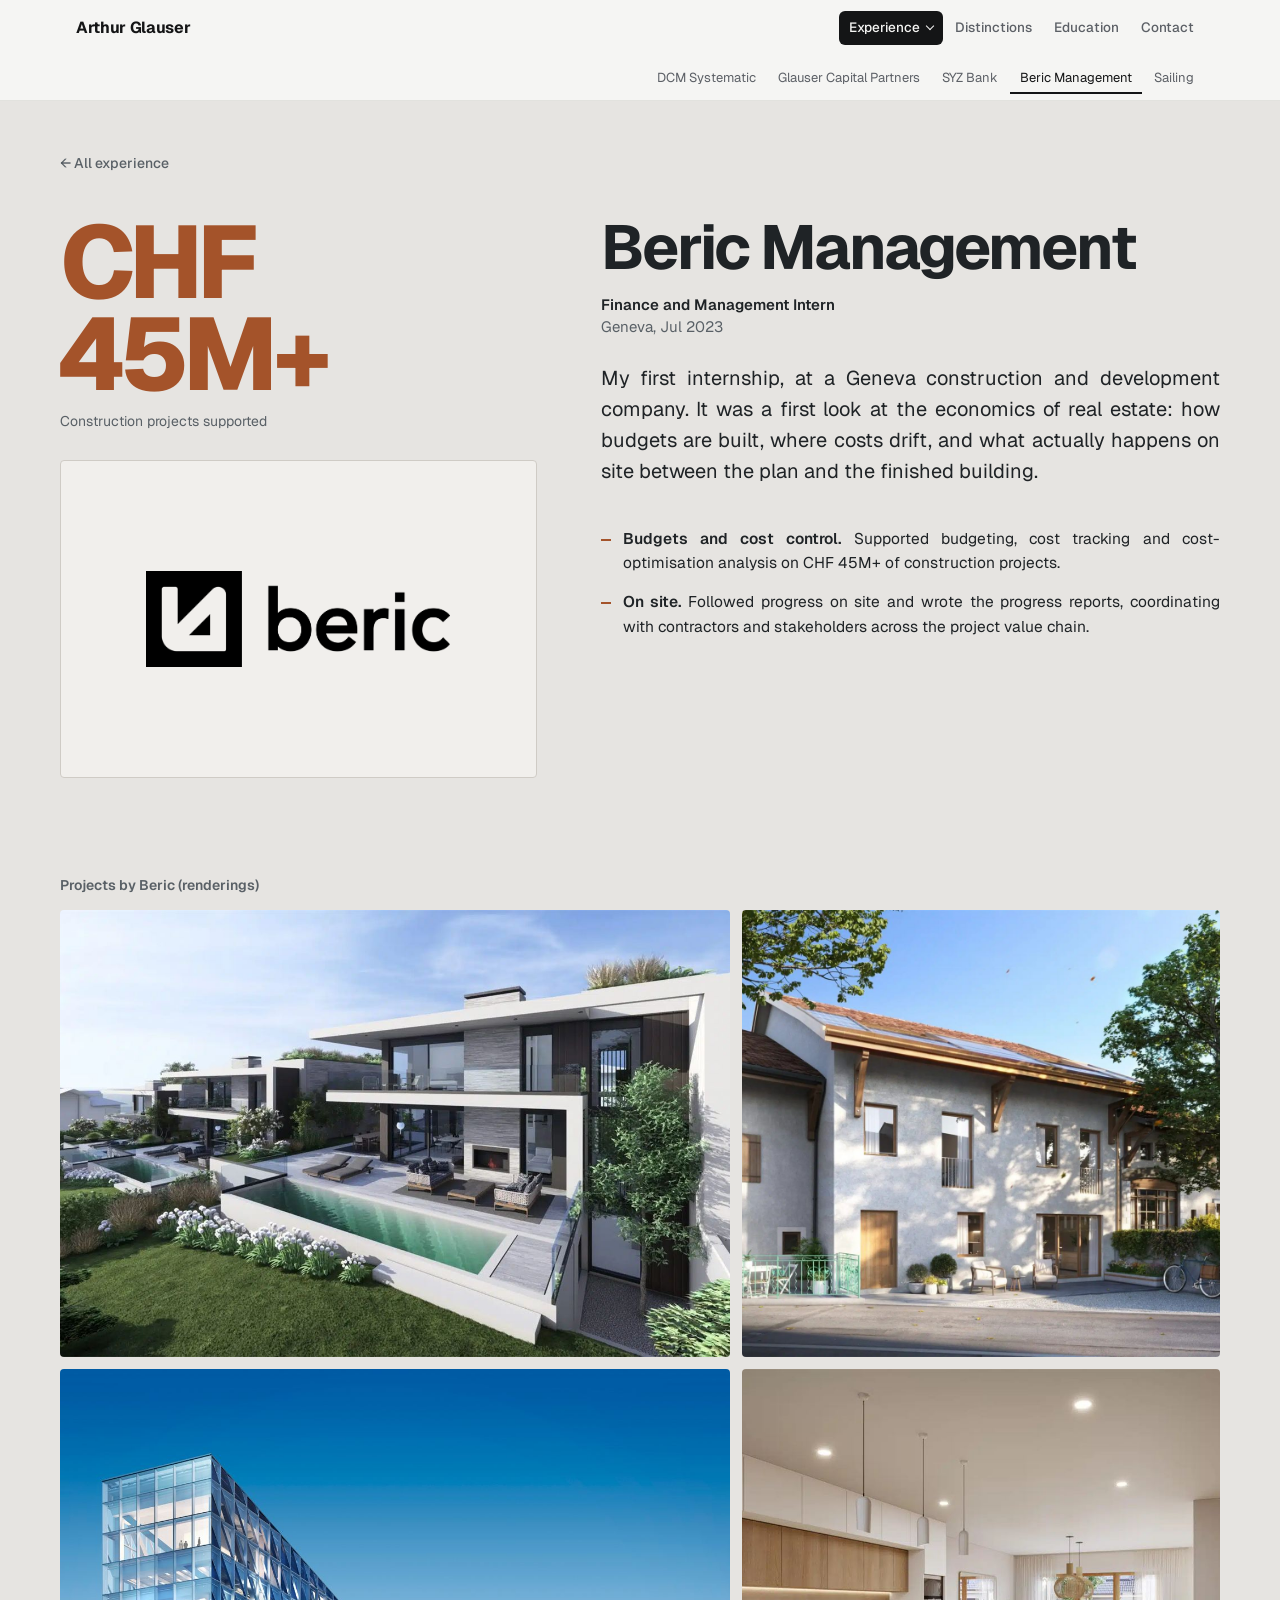
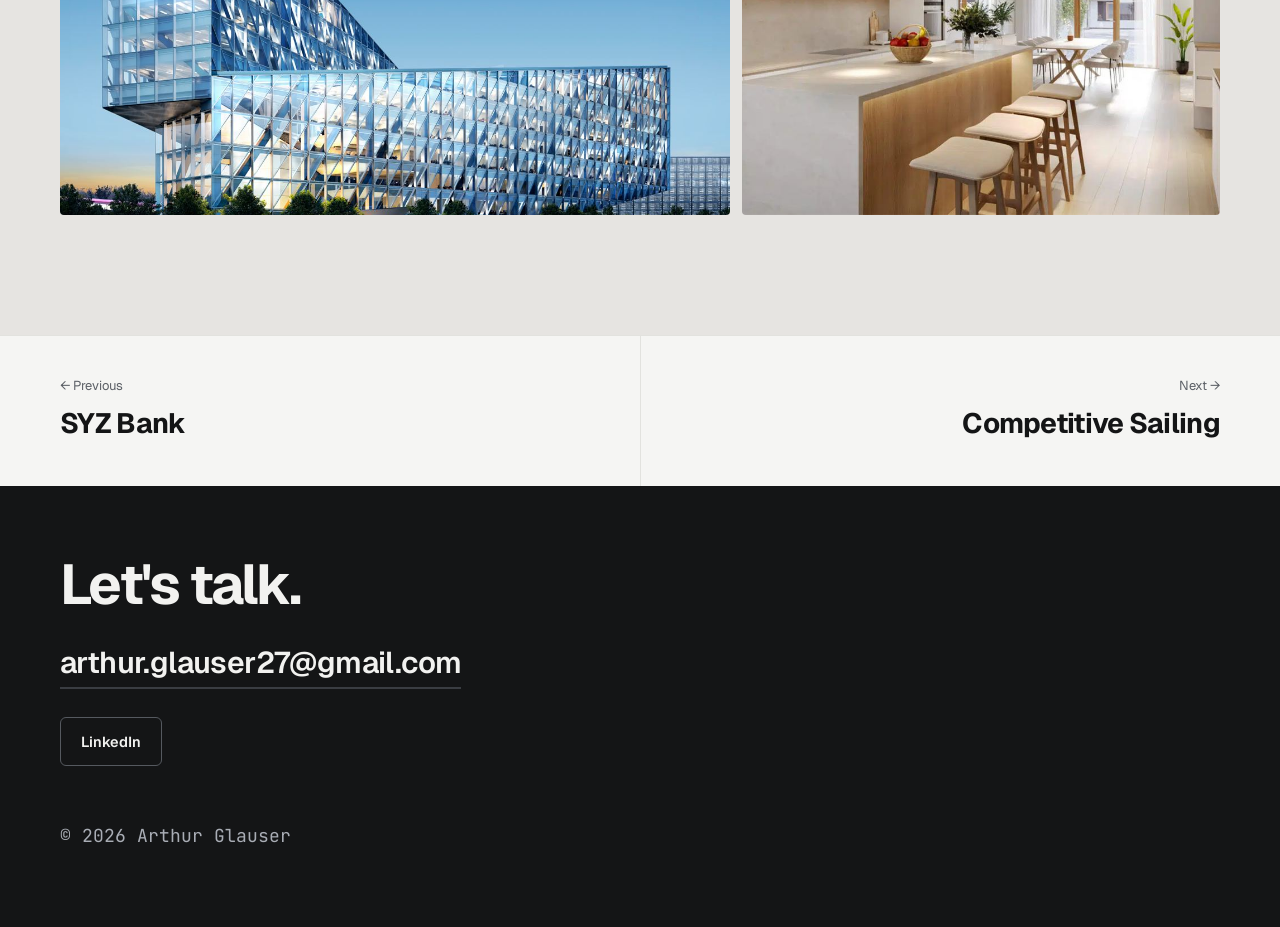
==== commit 4af0f25a: "Remove skill tags from experience pages Co-Authored-By: Claude Opus 5.5 <noreply@anthropic.com>" ====
--- a/beric.html
+++ b/beric.html
@@ -60,7 +60,6 @@
         <li><b>Budgets and cost control.</b> Supported budgeting, cost tracking and cost-optimisation analysis on CHF 45M+ of construction projects.</li>
         <li><b>On site.</b> Followed progress on site and wrote the progress reports, coordinating with contractors and stakeholders across the project value chain.</li>
       </ul>
-      <div class="tags reveal"><span class="tag">Budgeting</span><span class="tag">Cost control</span><span class="tag">Project monitoring</span></div>
     </div>
   </div>
 
--- a/styles.css
+++ b/styles.css
@@ -188,8 +188,11 @@
 .theme-gcp .media{clip-path:var(--cut)}
 .theme-gcp .bullets li::before{top:.55em;width:9px;height:9px;background:var(--fg);transform:skewX(-20deg)}
 .theme-gcp .tag{border:1.5px solid var(--fg);color:var(--fg);text-transform:uppercase;letter-spacing:.08em;font-size:11px;font-weight:700}
-/* Original logo (dark square, cream letters) set on a larger pure black rectangle so it stands out */
-.gcp-mark{display:block;width:150px;height:auto;padding:22px 30px;background:#000000;margin-bottom:28px}
+/* Original logo (dark square, cream letters) on a black rectangle exactly as wide as the title below:
+   the wrapper shrinks to the title's longest line, the plate stretches to it */
+.gcp-title{display:inline-grid;max-width:100%}
+.gcp-plate{display:grid;place-items:center;background:#000000;padding:22px 0;margin-bottom:22px}
+.gcp-mark{display:block;width:84px;height:auto}
 .figure{border-top:8px solid var(--fg);padding-top:18px;margin-bottom:24px}
 .figure .big{font-size:clamp(60px,9.5vw,120px);font-weight:800;letter-spacing:-.055em;line-height:.88;color:var(--accent);font-variant-numeric:tabular-nums}
 .figure .lbl{font-size:13px;color:var(--muted);margin-top:12px;text-transform:uppercase;letter-spacing:.06em;font-weight:600}
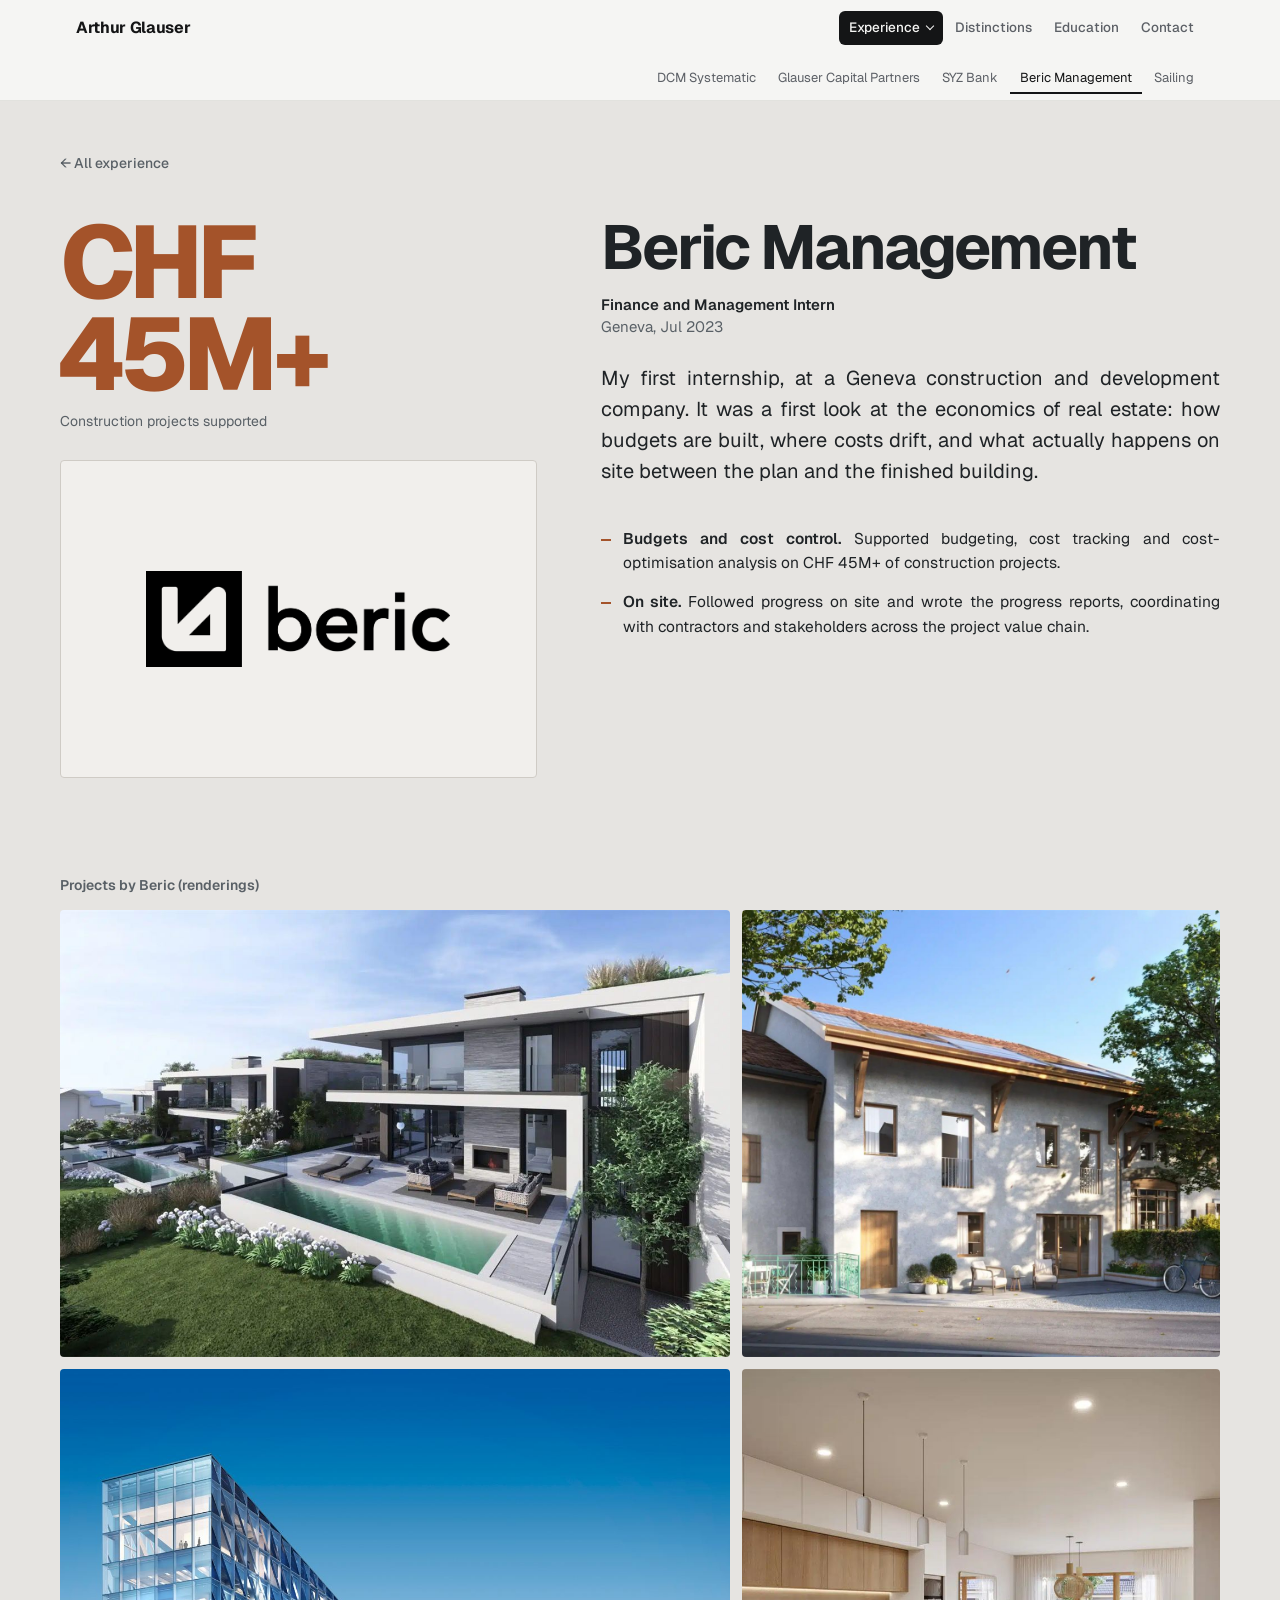
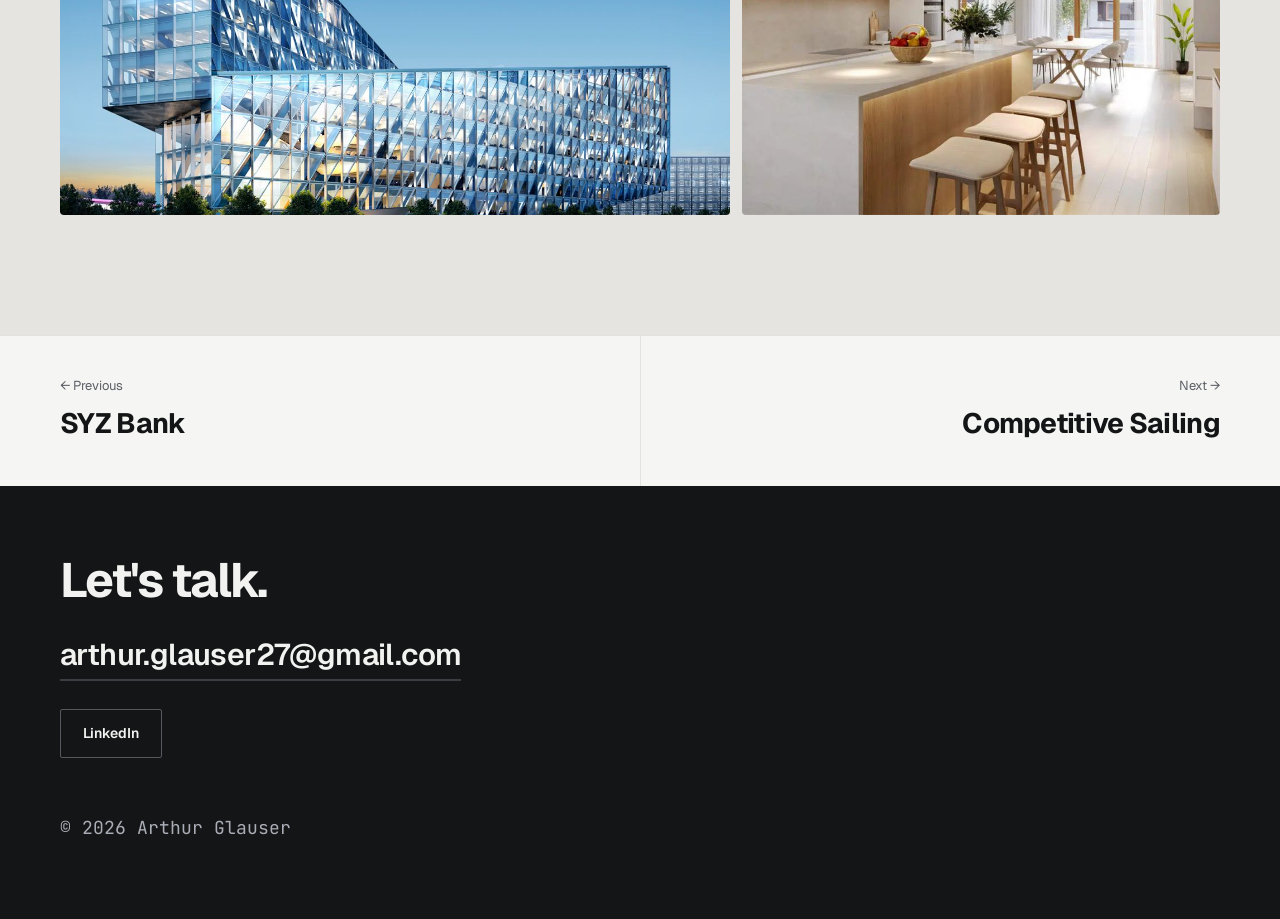
==== commit dd3c95c8: "Home: finance/technical minimalist layout - Restrained hero name with hairline rule, squarer portrai" ====
--- a/beric.html
+++ b/beric.html
@@ -11,7 +11,7 @@
 <link rel="preconnect" href="https://fonts.googleapis.com">
 <link rel="preconnect" href="https://fonts.gstatic.com" crossorigin>
 <link href="https://fonts.googleapis.com/css2?family=Geist:wght@400;500;600;700;800&family=Newsreader:opsz,wght@6..72,400;6..72,500&family=JetBrains+Mono:wght@400;600&display=swap" rel="stylesheet">
-<link rel="stylesheet" href="styles.css">
+<link rel="stylesheet" href="styles.css?v=20261015">
 <script>document.documentElement.classList.add('js');</script>
 </head>
 <body data-page="beric">
@@ -93,6 +93,6 @@
 </section>
 
 </main>
-<script src="site.js"></script>
+<script src="site.js?v=20261015"></script>
 </body>
 </html>
--- a/styles.css
+++ b/styles.css
@@ -17,7 +17,7 @@
 img{max-width:100%;display:block}
 h1,h2,h3{text-wrap:balance}
 /* Justified body copy; hyphenation keeps word gaps even, especially in narrow columns */
-.lede,.bullets li,.c-block p,.xp-sum,.contact p,.hero .sub{text-align:justify;hyphens:auto;-webkit-hyphens:auto}
+.lede,.bullets li,.c-block p,.xp-sum,.contact p{text-align:justify;hyphens:auto;-webkit-hyphens:auto}
 :focus-visible{outline:2px solid currentColor;outline-offset:3px}
 .skip{position:absolute;left:16px;top:-60px;background:var(--fg);color:var(--bg);padding:8px 14px;border-radius:6px;z-index:11;text-decoration:none}
 .skip:focus{top:12px}
@@ -48,7 +48,7 @@
 
 /* Buttons */
 .btns{display:flex;flex-wrap:wrap;gap:10px}
-.btn{display:inline-flex;align-items:center;font-size:14.5px;font-weight:600;padding:12px 20px;border-radius:6px;text-decoration:none;border:1px solid var(--fg);white-space:nowrap;transition:transform .2s var(--ease),background-color .2s var(--ease),color .2s var(--ease)}
+.btn{display:inline-flex;align-items:center;font-size:14px;font-weight:600;padding:12px 22px;border-radius:2px;text-decoration:none;border:1px solid var(--fg);white-space:nowrap;transition:transform .2s var(--ease),background-color .2s var(--ease),color .2s var(--ease)}
 .btn:hover{transform:translateY(-1px)}
 .btn:active{transform:scale(.98)}
 .btn.primary{background:var(--fg);color:var(--bg)}
@@ -59,9 +59,9 @@
 .hero-inner{max-width:var(--maxw);margin:0 auto;width:100%;display:grid;grid-template-columns:1.35fr 1fr;gap:64px;align-items:center}
 .eyebrow{display:flex;align-items:center;gap:10px;font-family:var(--mono);font-size:12px;letter-spacing:.1em;text-transform:uppercase;color:var(--muted);margin-bottom:22px}
 .eyebrow::before{content:"";width:8px;height:8px;border-radius:50%;background:#2f9e5e;flex:none}
-.hero h1{font-size:clamp(52px,7.5vw,96px);line-height:.95;letter-spacing:-.045em;font-weight:700}
-.hero .sub{font-size:clamp(17px,1.9vw,20px);color:var(--muted);margin:26px 0 34px;max-width:30em}
-.portrait{aspect-ratio:4/5;border-radius:12px;overflow:hidden;position:relative;background:#1c1e21}
+.hero h1{font-size:clamp(46px,6.2vw,80px);line-height:.95;letter-spacing:-.045em;font-weight:700;padding-bottom:28px;border-bottom:1px solid var(--fg);max-width:9ch}
+.hero .sub{font-size:clamp(16px,1.6vw,18px);color:var(--muted);margin:24px 0 32px;max-width:32em}
+.portrait{aspect-ratio:4/5;border-radius:2px;overflow:hidden;position:relative;background:#1c1e21}
 .portrait img{width:100%;height:100%;object-fit:cover;object-position:50% 20%}
 .portrait .initials{position:absolute;inset:0;display:flex;align-items:center;justify-content:center;font-size:clamp(72px,9vw,112px);font-weight:700;letter-spacing:-.05em;color:#3a3d42}
 .portrait.hasimg .initials{display:none}
@@ -69,16 +69,19 @@
 /* Highlights strip */
 .stats{border-block:1px solid var(--line);background:var(--card)}
 .stats-inner{max-width:var(--maxw);margin:0 auto;display:grid;grid-template-columns:repeat(4,1fr)}
-.stat{padding:30px 16px;border-right:1px solid var(--line)}
+.stat{display:flex;flex-direction:column-reverse;gap:10px;padding:28px 20px;border-right:1px solid var(--line)}
 .stat:last-child{border-right:0}
-.stat .num{font-size:clamp(28px,4vw,42px);font-weight:700;letter-spacing:-.035em;font-variant-numeric:tabular-nums}
-.stat .lbl{font-size:13px;color:var(--muted)}
+.stat .num{font-size:clamp(26px,3.4vw,38px);font-weight:600;letter-spacing:-.03em;font-variant-numeric:tabular-nums lining-nums}
+.stat .lbl{font-family:var(--mono);font-size:11px;letter-spacing:.06em;text-transform:uppercase;color:var(--muted)}
 
 /* Experience cards (main page): each card wears its experience's theme */
 .xp{padding:120px 16px}
-.xp h2{font-size:clamp(44px,7vw,88px);line-height:1;letter-spacing:-.045em;font-weight:700;margin-bottom:48px}
+/* Home section headers: ledger style, title + hairline + mono range */
+.sec-head{display:flex;align-items:baseline;justify-content:space-between;gap:24px;padding-bottom:16px;border-bottom:1px solid var(--fg);margin-bottom:40px}
+.chapter .sec-head h2,.xp .sec-head h2{font-size:clamp(30px,3.6vw,44px);line-height:1;letter-spacing:-.035em;font-weight:600;margin:0}
+.sec-head .range{font-family:var(--mono);font-size:12px;letter-spacing:.06em;text-transform:uppercase;color:var(--muted);white-space:nowrap}
 .xp-grid{display:grid;grid-template-columns:repeat(6,1fr);gap:14px}
-.xp-card{position:relative;display:flex;flex-direction:column;overflow:hidden;text-decoration:none;background:var(--bg);color:var(--fg);border:1px solid var(--line);border-radius:var(--r);transition:transform .3s var(--ease)}
+.xp-card{position:relative;display:flex;flex-direction:column;overflow:hidden;text-decoration:none;background:var(--bg);color:var(--fg);border:1px solid var(--line);border-radius:0;transition:transform .3s var(--ease)}
 .xp-card:hover{transform:translateY(-4px)}
 .xp-card.theme-dcm::before{display:none}
 .xp-card:active{transform:translateY(-1px)}
@@ -105,10 +108,10 @@
 
 /* Distinctions (main page): dark, year-led list */
 .theme-dist{--bg:#16181c;--fg:#f0efe9;--muted:#a3a7ae;--accent:#9dbcf5;--line:#2a2e35;--r:0px}
-.theme-dist h2{font-size:clamp(44px,7vw,88px);letter-spacing:-.045em;margin-bottom:40px}
-.dist-list{list-style:none;border-top:1px solid var(--line)}
+
+.dist-list{list-style:none}
 .dist-list li{display:grid;grid-template-columns:120px 1fr;gap:24px;align-items:baseline;padding:26px 0;border-bottom:1px solid var(--line)}
-.dist-list .yr{font-family:var(--mono);font-size:clamp(26px,3vw,36px);font-weight:600;color:var(--accent);letter-spacing:-.02em}
+.dist-list .yr{font-family:var(--mono);font-size:clamp(20px,2.2vw,26px);font-weight:600;color:var(--accent);letter-spacing:-.01em}
 .dist-list b{display:block;font-size:clamp(19px,2vw,24px);font-weight:600;letter-spacing:-.02em}
 .dist-list span:not(.yr){display:block;font-size:15px;color:var(--muted);margin-top:4px;max-width:70ch}
 
@@ -145,7 +148,11 @@
 .kpi .lbl{font-size:12.5px;color:var(--muted);line-height:1.4}
 
 /* DCM: tactical terminal. Sharp corners, mono metadata, scanlines */
-.theme-dcm{--bg:#0b0d0f;--fg:#e6e8ea;--muted:#8d96a0;--accent:#46d68c;--card:#111417;--line:#232a31;--r:0px;--ph:#111417;--ph-fg:#232a31}
+/* DCM brand palette: navy #1e2749, mid blue #18407a, light blue #497ebb (accent lifted for contrast on navy) */
+.theme-dcm{--bg:#121a35;--fg:#eef1f8;--muted:#9ba7c6;--accent:#6a9fe0;--card:#1a2449;--line:#2b3a6b;--r:0px;--ph:#1a2449;--ph-fg:#2b3a6b}
+.theme-dcm .media.logo,.xp-card.theme-dcm .xp-media.logo{background:#ffffff;border-color:#ffffff}
+.dcm-photo{aspect-ratio:21/9;margin-top:88px;border-left:4px solid #18407a}
+.dcm-photo img{object-position:center 40%}
 .theme-dcm::before{content:"";position:absolute;inset:0;background:repeating-linear-gradient(0deg,transparent 0 2px,rgba(255,255,255,.02) 2px 4px);pointer-events:none}
 .theme-dcm h1,.theme-dcm h2{text-transform:uppercase;font-weight:800;letter-spacing:-.04em;line-height:.92}
 .theme-dcm .meta{font-family:var(--mono);font-size:12.5px;letter-spacing:.06em;text-transform:uppercase}
@@ -168,6 +175,13 @@
 .theme-syz .lede{font-family:var(--serif);font-size:clamp(19px,2vw,24px);line-height:1.45}
 .syz-head{display:grid;grid-template-columns:minmax(0,780px) auto;justify-content:space-between;align-items:start;gap:48px;margin-bottom:16px}
 .syz-logo{width:140px;height:auto;margin-top:8px}
+.theme-syz.page-first{padding-bottom:80px}
+/* Papers and bullets sit on the atrium photo under a navy overlay; plain scrolling background (no fixed attachment, for performance) */
+.syz-art{position:relative;background:var(--bg);color:var(--fg);padding:96px 16px 120px;
+  background-image:linear-gradient(180deg,rgba(15,27,45,.9) 0%,rgba(15,27,45,.72) 45%,rgba(15,27,45,.9) 100%),url(images/syz-atrium.jpg);
+  background-size:cover;background-position:center}
+.syz-art .paper{background:rgba(20,36,58,.88)}
+.photo-credit{position:absolute;right:16px;bottom:12px;font-size:11px;color:rgba(241,236,226,.55);letter-spacing:.02em}
 .papers{display:grid;grid-template-columns:1fr 1fr;gap:16px;margin-bottom:56px}
 .paper{display:flex;flex-direction:column;gap:10px;text-decoration:none;padding:28px;border:1px solid var(--line);border-radius:var(--r);background:var(--card);transition:border-color .3s var(--ease),transform .3s var(--ease)}
 .paper:hover{border-color:var(--accent);transform:translateY(-2px)}
@@ -264,13 +278,13 @@
 .gallery .ph.missing{display:none}
 
 /* Education: minimalist document, asymmetric bento */
-.theme-edu{--bg:#fbfbfa;--fg:#1d1f21;--muted:#6b6e72;--accent:#1d1f21;--card:#ffffff;--line:#eaeaea;--r:10px;--display:var(--serif)}
-.theme-edu h2{font-weight:500;letter-spacing:-.03em;font-size:clamp(44px,6vw,72px);margin-bottom:48px}
-.bento{display:grid;grid-template-columns:repeat(3,1fr);gap:12px}
-.cell{background:var(--card);border:1px solid var(--line);border-radius:var(--r);padding:32px}
+.theme-edu{--bg:#fbfbfa;--fg:#1d1f21;--muted:#6b6e72;--accent:#1d1f21;--card:#ffffff;--line:#d9d9d6;--r:0px;--display:var(--serif)}
+
+.bento{display:grid;grid-template-columns:repeat(3,1fr);gap:1px;background:var(--line);border:1px solid var(--line)}
+.cell{background:var(--card);padding:32px}
 .cell.wide{grid-column:span 2}
-.cell.tint-g{background:#edf3ec}
-.cell.tint-b{background:#e8f3fb}
+
+
 .cell h3{font-family:var(--serif);font-weight:500;font-size:clamp(22px,2.4vw,28px);line-height:1.15;letter-spacing:-.015em}
 .cell .meta{font-size:14px;margin:8px 0 16px}
 .cell .meta b{font-weight:500}
@@ -278,6 +292,8 @@
 .certs{margin-top:56px}
 .certs h3{font-family:var(--serif);font-weight:500;font-size:24px;margin-bottom:20px}
 .cert-list{list-style:none;display:grid;grid-template-columns:1fr 1fr;gap:20px 56px}
+.cert-list li{display:grid;grid-template-columns:44px 1fr;gap:16px;align-items:center}
+.cert-logo{width:44px;height:44px;object-fit:contain}
 .cert-list .w{font-weight:600;font-size:15px}
 .cert-list .o{font-size:13.5px;color:var(--muted)}
 
@@ -293,10 +309,10 @@
 
 /* Contact: dark, type-led */
 .contact{background:#141516;color:#f2f2f0;padding:128px 16px 56px}
-.contact h2{font-size:clamp(48px,8vw,104px);letter-spacing:-.045em;line-height:.95;font-weight:700;margin-bottom:28px}
+.contact h2{font-size:clamp(40px,5.6vw,72px);letter-spacing:-.045em;line-height:.95;font-weight:700;margin-bottom:28px}
 .contact p{color:#a9adb5;font-size:18px;max-width:40em;margin-bottom:36px}
 .contact.compact{padding:72px 16px 40px}
-.contact.compact h2{font-size:clamp(36px,5vw,56px)}
+.contact.compact h2{font-size:clamp(32px,4vw,48px)}
 .mail{display:inline-block;font-size:clamp(22px,4vw,44px);font-weight:600;letter-spacing:-.02em;text-decoration:none;border-bottom:2px solid #3a3d42;margin-bottom:40px;overflow-wrap:anywhere;transition:border-color .25s var(--ease)}
 .contact.compact .mail{font-size:clamp(20px,3vw,30px);margin-bottom:28px}
 .mail:hover{border-color:#f2f2f0}
@@ -310,8 +326,8 @@
 .js .reveal.in{opacity:1}
 /* Count-up numbers rewrite text every frame; keep that re-layout local */
 .stat,.kpi,.figure,.beric-fig .big,.xp-fig{contain:layout}
-/* Unconfirmed exchange school: pre-blurred image, so the name is not in the page source */
-.exchange-blur{display:block;width:auto;height:48px;margin:-8px 0 -8px -4px;user-select:none;pointer-events:none}
+.edu-head{display:flex;align-items:center;gap:14px}
+.edu-logo{width:40px;height:40px;object-fit:contain;flex:none}
 @media (prefers-reduced-motion:reduce){
   html{scroll-behavior:auto}
   .js .reveal{opacity:1;transform:none;transition:none}
@@ -345,6 +361,7 @@
   .gcp-visuals .plan{aspect-ratio:4/5}
   .gcp-band{padding:calc(88px + 8vw) 16px 88px;clip-path:polygon(0 8vw,100% 0,100% 100%,0 100%);margin-top:-8vw}
   .gcp-band .concept{grid-template-columns:1fr;gap:40px}
+  .dcm-photo{aspect-ratio:16/10;margin-top:56px}
   .ambition{margin:64px 0 48px}
   .theme-gcp{--cut:polygon(0 0,100% 0,100% calc(100% - 32px),calc(100% - 32px) 100%,0 100%)}
   .proj-grid .media,.proj-grid .media:nth-child(2),.proj-grid .media:nth-child(3){aspect-ratio:3/2;grid-column:auto;grid-row:auto}
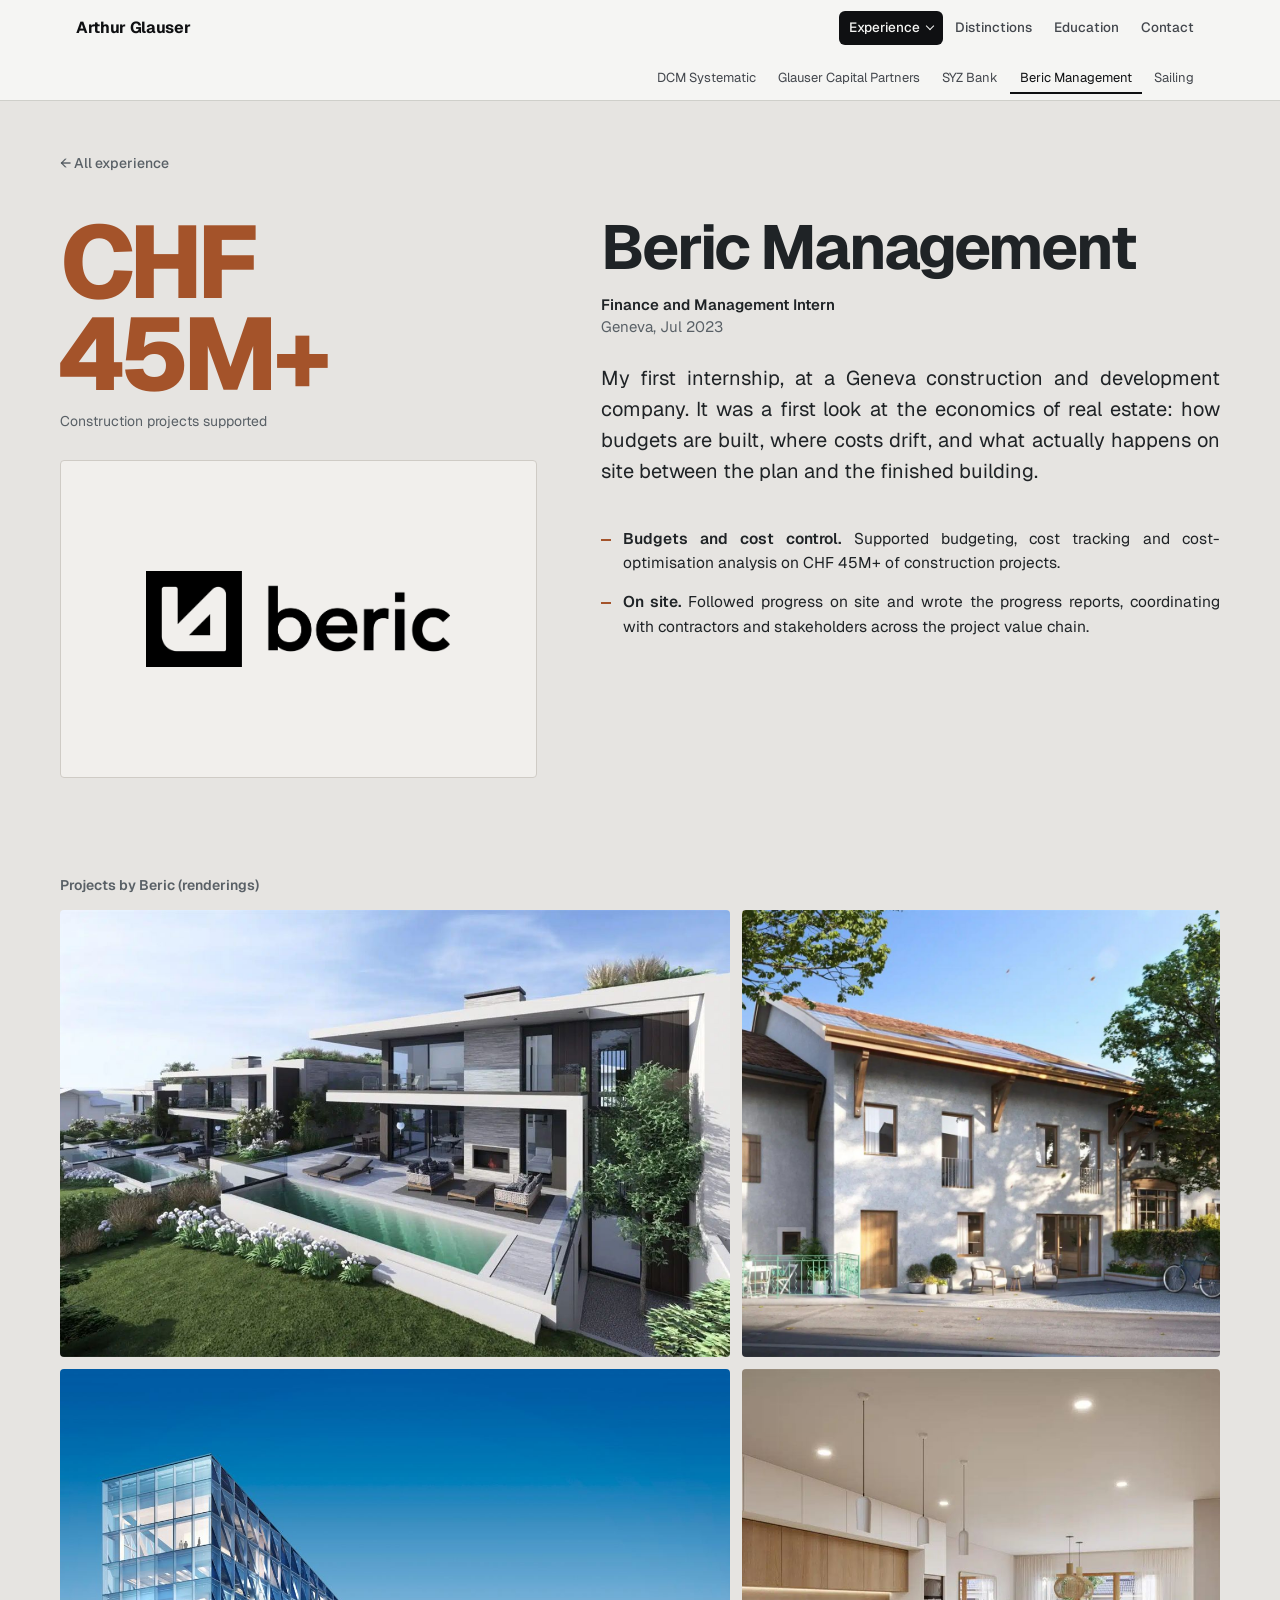
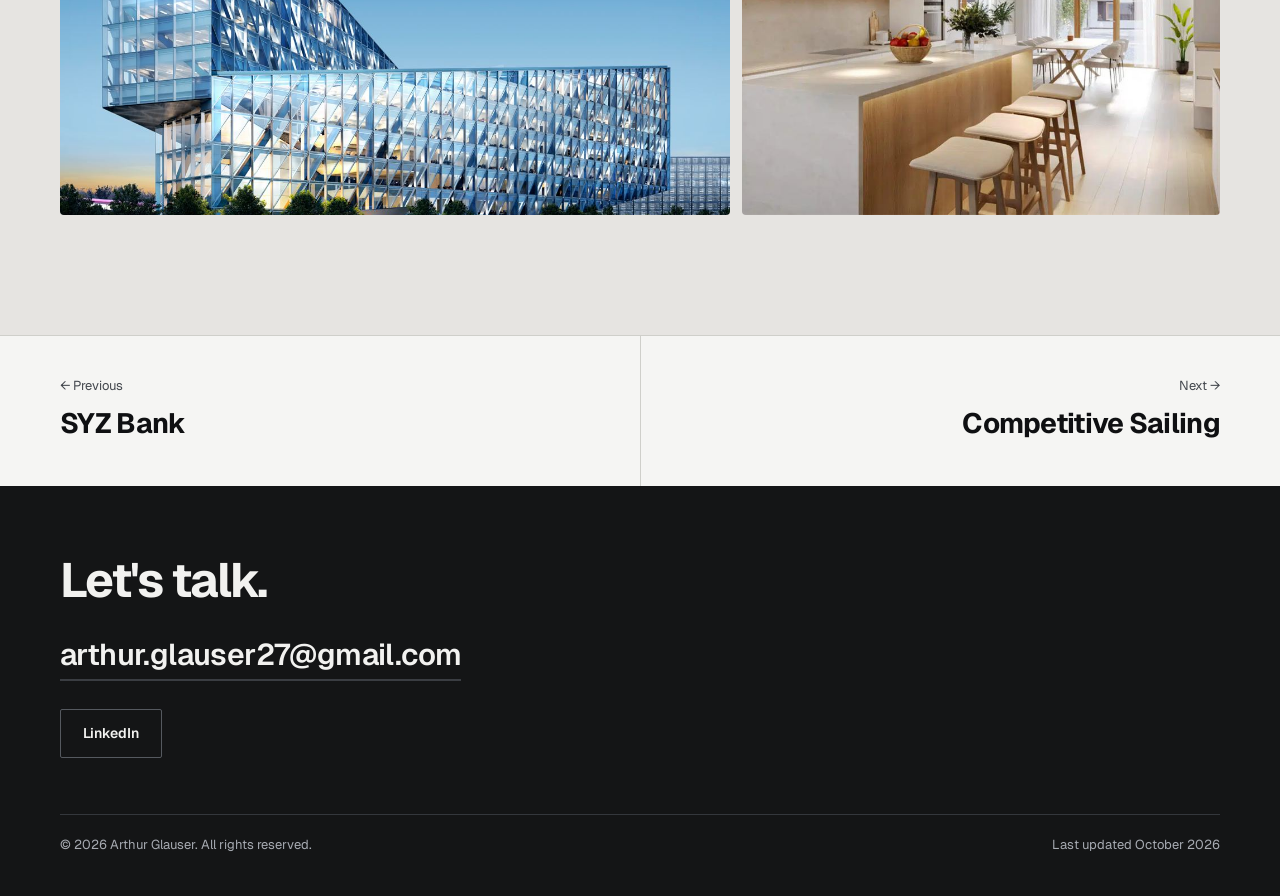
==== commit f9154cd9: "Footer with rights and update date; stronger home contrast Co-Authored-By: Claude Opus 5.5 <noreply@" ====
--- a/beric.html
+++ b/beric.html
@@ -11,7 +11,7 @@
 <link rel="preconnect" href="https://fonts.googleapis.com">
 <link rel="preconnect" href="https://fonts.gstatic.com" crossorigin>
 <link href="https://fonts.googleapis.com/css2?family=Geist:wght@400;500;600;700;800&family=Newsreader:opsz,wght@6..72,400;6..72,500&family=JetBrains+Mono:wght@400;600&display=swap" rel="stylesheet">
-<link rel="stylesheet" href="styles.css?v=20261015">
+<link rel="stylesheet" href="styles.css?v=20261016">
 <script>document.documentElement.classList.add('js');</script>
 </head>
 <body data-page="beric">
@@ -88,11 +88,11 @@
     <div class="btns">
       <a class="btn ghost" href="https://www.linkedin.com/in/arthur-glauser-009a8728b/" target="_blank" rel="noopener">LinkedIn</a>
     </div>
-    <p class="foot">&copy; <span id="yr">2026</span> Arthur Glauser</p>
+    <div class="foot"><span>&copy; <span id="yr">2026</span> Arthur Glauser. All rights reserved.</span><span>Last updated October 2026</span></div>
   </div>
 </section>
 
 </main>
-<script src="site.js?v=20261015"></script>
+<script src="site.js?v=20261016"></script>
 </body>
 </html>
--- a/styles.css
+++ b/styles.css
@@ -2,7 +2,7 @@
    visual language. Native CSS + vanilla JS. Dials: variance 6, motion 4, density 4.
    Each themed block sets its own tokens: --bg --fg --muted --accent --card --line --r (radius) --display. */
 :root{
-  --bg:#f5f5f3; --fg:#141516; --muted:#5c6066; --accent:#141516; --card:#ffffff; --line:#e2e2de; --r:8px;
+  --bg:#f5f5f3; --fg:#0f1012; --muted:#43474d; --accent:#0f1012; --card:#ffffff; --line:#cfcfca; --r:8px;
   --sans:'Geist',system-ui,-apple-system,'Segoe UI',sans-serif;
   --serif:'Newsreader',Georgia,'Times New Roman',serif;
   --mono:'JetBrains Mono',ui-monospace,Menlo,Consolas,monospace;
@@ -317,7 +317,7 @@
 .contact.compact .mail{font-size:clamp(20px,3vw,30px);margin-bottom:28px}
 .mail:hover{border-color:#f2f2f0}
 .contact .btn{border-color:#55595f;color:#f2f2f0}
-.foot{margin-top:96px;font-size:12px;color:#7a7f87;font-family:var(--mono)}
+.foot{display:flex;flex-wrap:wrap;justify-content:space-between;gap:8px 24px;margin-top:96px;padding-top:20px;border-top:1px solid #34373c;font-size:13px;color:#a7abb2}
 .contact.compact .foot{margin-top:56px}
 
 /* Reveal */
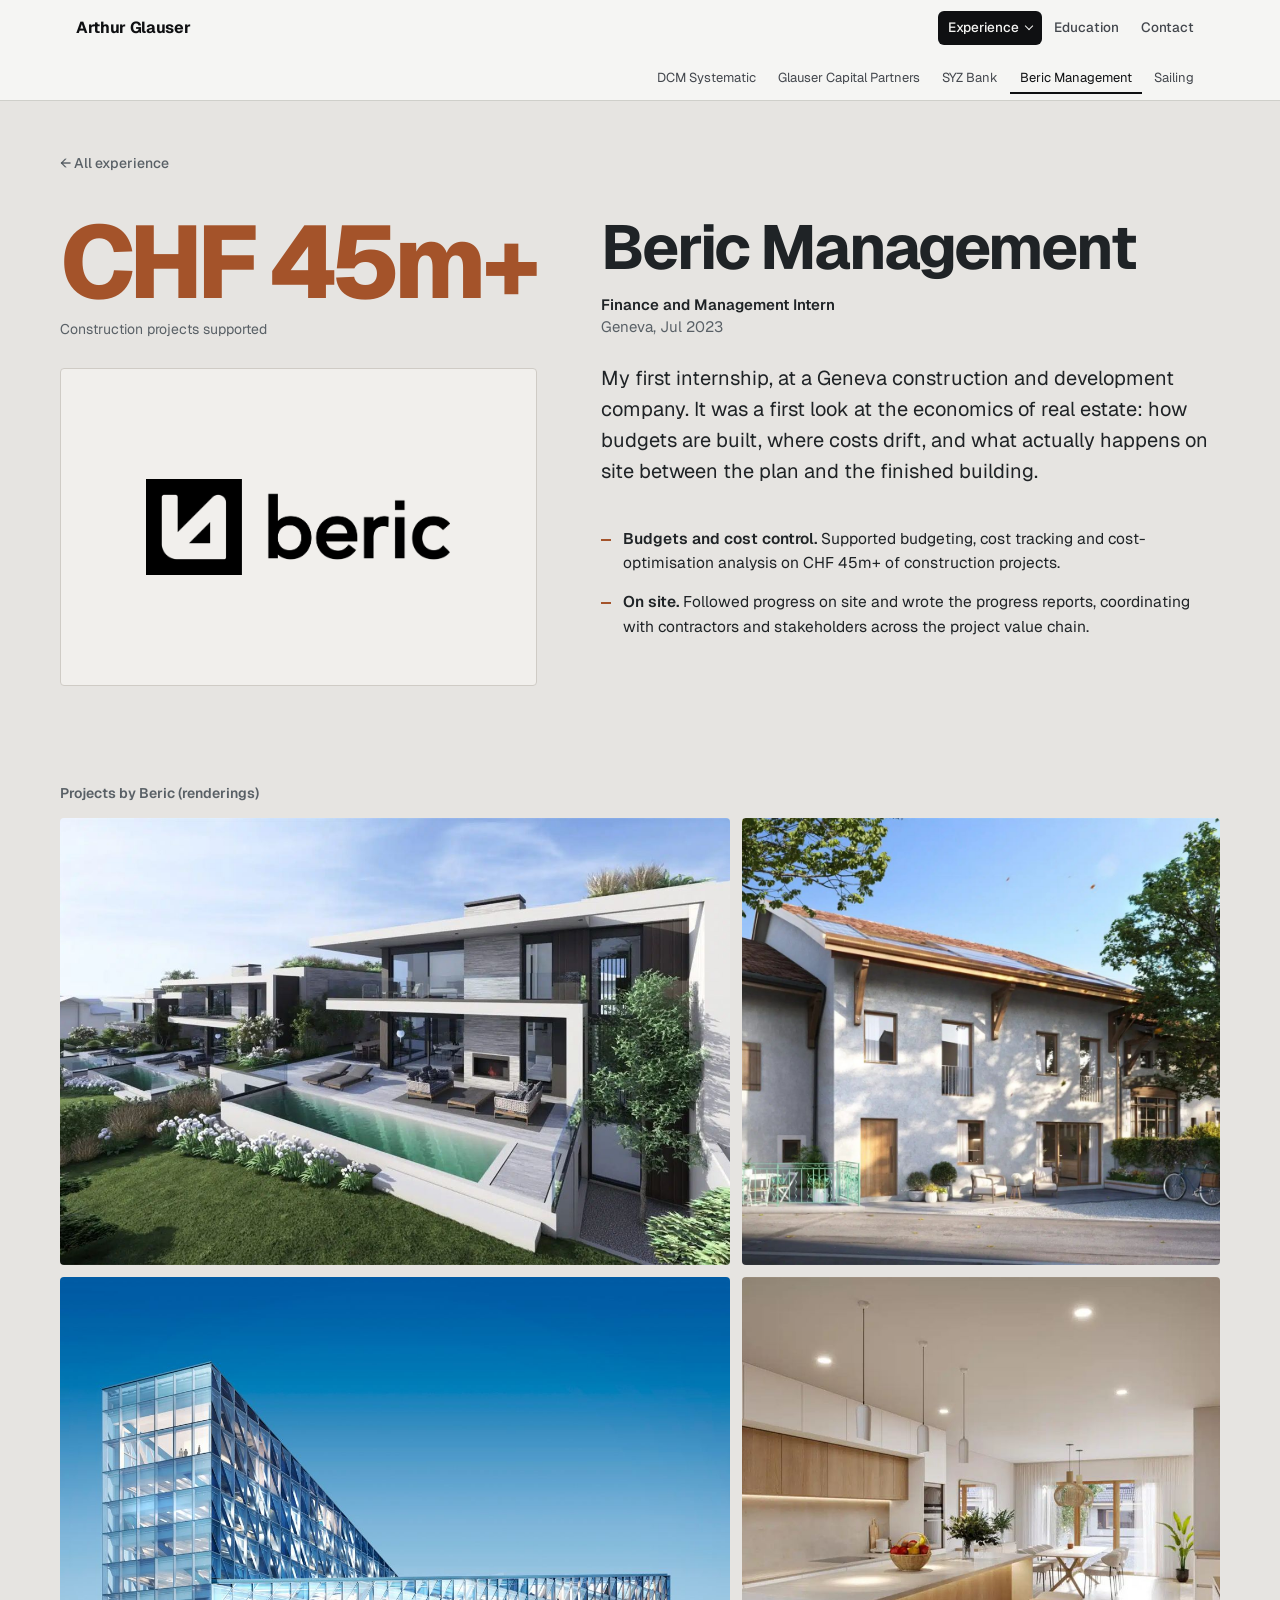
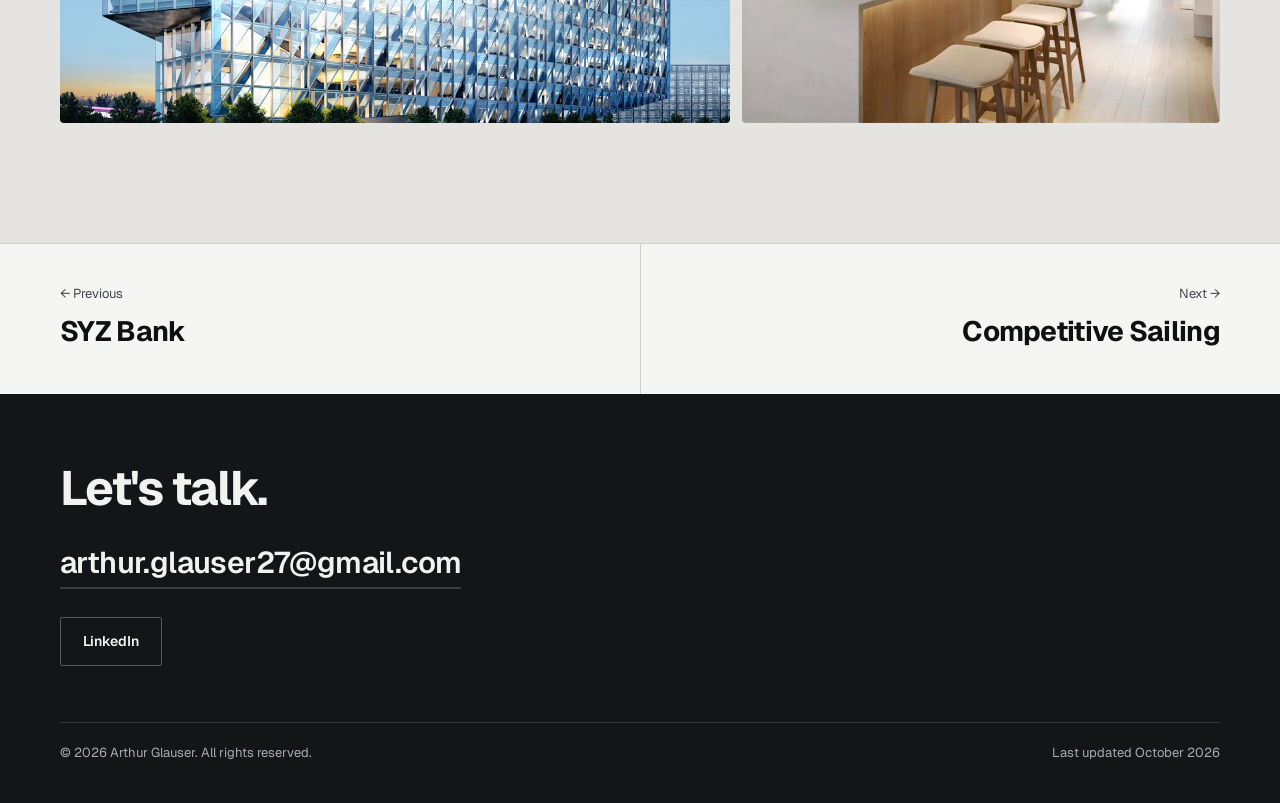
==== commit 0c2a4a62: "Recruiter review fixes - Stop publishing the AI instruction file; ignore it locally - Home: drop dup" ====
--- a/beric.html
+++ b/beric.html
@@ -4,14 +4,14 @@
 <meta charset="utf-8">
 <meta name="viewport" content="width=device-width, initial-scale=1">
 <title>Beric Management | Arthur Glauser</title>
-<meta name="description" content="Arthur Glauser at Beric Management: budgeting, cost control and site monitoring on CHF 45M+ of construction projects in Geneva.">
+<meta name="description" content="Arthur Glauser at Beric Management: budgeting, cost control and site monitoring on CHF 45m+ of construction projects in Geneva.">
 <meta property="og:title" content="Beric Management | Arthur Glauser">
 <meta property="og:type" content="website">
 <link rel="icon" href="data:image/svg+xml,%3Csvg xmlns='http://www.w3.org/2000/svg' viewBox='0 0 32 32'%3E%3Crect width='32' height='32' rx='6' fill='%23141516'/%3E%3Ctext x='16' y='21.5' font-family='Arial,sans-serif' font-size='14' font-weight='700' fill='%23f5f5f3' text-anchor='middle'%3EAG%3C/text%3E%3C/svg%3E">
 <link rel="preconnect" href="https://fonts.googleapis.com">
 <link rel="preconnect" href="https://fonts.gstatic.com" crossorigin>
 <link href="https://fonts.googleapis.com/css2?family=Geist:wght@400;500;600;700;800&family=Newsreader:opsz,wght@6..72,400;6..72,500&family=JetBrains+Mono:wght@400;600&display=swap" rel="stylesheet">
-<link rel="stylesheet" href="styles.css?v=20261016">
+<link rel="stylesheet" href="styles.css?v=20261017">
 <script>document.documentElement.classList.add('js');</script>
 </head>
 <body data-page="beric">
@@ -22,7 +22,6 @@
     <a class="brand" href="index.html">Arthur Glauser</a>
     <nav class="nav" aria-label="Sections">
       <a class="nav-exp active" href="index.html#experience">Experience</a>
-      <a href="index.html#distinctions">Distinctions</a>
       <a href="index.html#education">Education</a>
       <a href="index.html#contact">Contact</a>
     </nav>
@@ -45,7 +44,7 @@
   <div class="wrap back-row"><a class="back" href="index.html#experience">&larr; All experience</a></div>
   <div class="wrap beric-grid">
     <div class="beric-fig reveal">
-      <div class="big">CHF <span data-count="45">45</span>M+</div>
+      <div class="big">CHF <span data-count="45">45</span>m+</div>
       <div class="lbl">Construction projects supported</div>
       <div class="media logo">
         <img decoding="async" src="images/beric-logo.png" alt="Beric logo" data-fallback>
@@ -57,7 +56,7 @@
       <p class="meta reveal"><b>Finance and Management Intern</b>Geneva, Jul 2023</p>
       <p class="lede reveal">My first internship, at a Geneva construction and development company. It was a first look at the economics of real estate: how budgets are built, where costs drift, and what actually happens on site between the plan and the finished building.</p>
       <ul class="bullets reveal">
-        <li><b>Budgets and cost control.</b> Supported budgeting, cost tracking and cost-optimisation analysis on CHF 45M+ of construction projects.</li>
+        <li><b>Budgets and cost control.</b> Supported budgeting, cost tracking and cost-optimisation analysis on CHF 45m+ of construction projects.</li>
         <li><b>On site.</b> Followed progress on site and wrote the progress reports, coordinating with contractors and stakeholders across the project value chain.</li>
       </ul>
     </div>
@@ -93,6 +92,6 @@
 </section>
 
 </main>
-<script src="site.js?v=20261016"></script>
+<script src="site.js?v=20261017"></script>
 </body>
 </html>
--- a/styles.css
+++ b/styles.css
@@ -16,8 +16,6 @@
 a{color:inherit}
 img{max-width:100%;display:block}
 h1,h2,h3{text-wrap:balance}
-/* Justified body copy; hyphenation keeps word gaps even, especially in narrow columns */
-.lede,.bullets li,.c-block p,.xp-sum,.contact p{text-align:justify;hyphens:auto;-webkit-hyphens:auto}
 :focus-visible{outline:2px solid currentColor;outline-offset:3px}
 .skip{position:absolute;left:16px;top:-60px;background:var(--fg);color:var(--bg);padding:8px 14px;border-radius:6px;z-index:11;text-decoration:none}
 .skip:focus{top:12px}
@@ -95,16 +93,17 @@
 .xp-card:hover .xp-media.logo img{transform:none}
 .xp-body{display:flex;flex-direction:column;gap:8px;padding:24px 24px 22px;flex:1;position:relative}
 .xp-role{font-size:13px;color:var(--muted)}
-.xp-card h3{font-family:var(--display);font-size:clamp(24px,2.6vw,32px);line-height:1.05;letter-spacing:-.03em;font-weight:700}
+/* Card titles share one style on the home grid; theming stays on the inner pages */
+.xp-card h3{font-family:var(--sans);font-size:clamp(24px,2.6vw,32px);line-height:1.05;letter-spacing:-.03em;font-weight:700}
 .xp-sum{font-size:15px;max-width:52ch}
 .xp-fig{margin-top:auto;padding-top:14px;font-size:13.5px;color:var(--muted)}
 .xp-fig b{display:block;font-size:22px;letter-spacing:-.02em;color:var(--accent);font-variant-numeric:tabular-nums}
 .xp-go{font-size:13.5px;font-weight:600;margin-top:10px}
 .xp-go::after{content:" \2192";display:inline-block;transition:transform .3s var(--ease)}
 .xp-card:hover .xp-go::after{transform:translateX(4px)}
-.xp-card.theme-dcm h3{text-transform:uppercase;font-weight:800}
+
 .xp-card.theme-dcm .xp-role,.xp-card.theme-dcm .xp-fig b{font-family:var(--mono)}
-.xp-card.theme-syz h3{font-weight:500;letter-spacing:-.02em}
+
 
 /* Distinctions (main page): dark, year-led list */
 .theme-dist{--bg:#16181c;--fg:#f0efe9;--muted:#a3a7ae;--accent:#9dbcf5;--line:#2a2e35;--r:0px}
@@ -230,7 +229,7 @@
 .gcp-visuals .media{clip-path:polygon(0 0,100% 0,100% calc(100% - 48px),calc(100% - 48px) 100%,0 100%);background:#1b1b1b}
 .gcp-visuals .plan{background:#ffffff;clip-path:polygon(48px 0,100% 0,100% 100%,0 100%,0 48px)}
 .gcp-visuals .plan img{object-fit:contain;padding:16px}
-.xp-card.theme-gcp h3{text-transform:uppercase;font-weight:800;letter-spacing:-.035em}
+
 .xp-card.theme-gcp{border:2px solid #0d0d0d}
 
 /* Beric: terracotta and slate. Figure-led column, project renderings */
@@ -338,7 +337,7 @@
 @media (max-width:860px){
   .hero-inner,.split,.beric-grid,.sail-grid,.papers,.cols2,.cert-list,.concept,.gcp-visuals,.proj-grid{grid-template-columns:1fr}
   .hero-inner{gap:36px}
-  .portrait{max-width:320px;aspect-ratio:1/1}
+  .portrait{max-width:200px;aspect-ratio:1/1;order:-1}
   .chapter,.xp{padding:88px 16px}
   .chapter.page-first{padding-top:136px}
   .theme-sail{padding:0}
